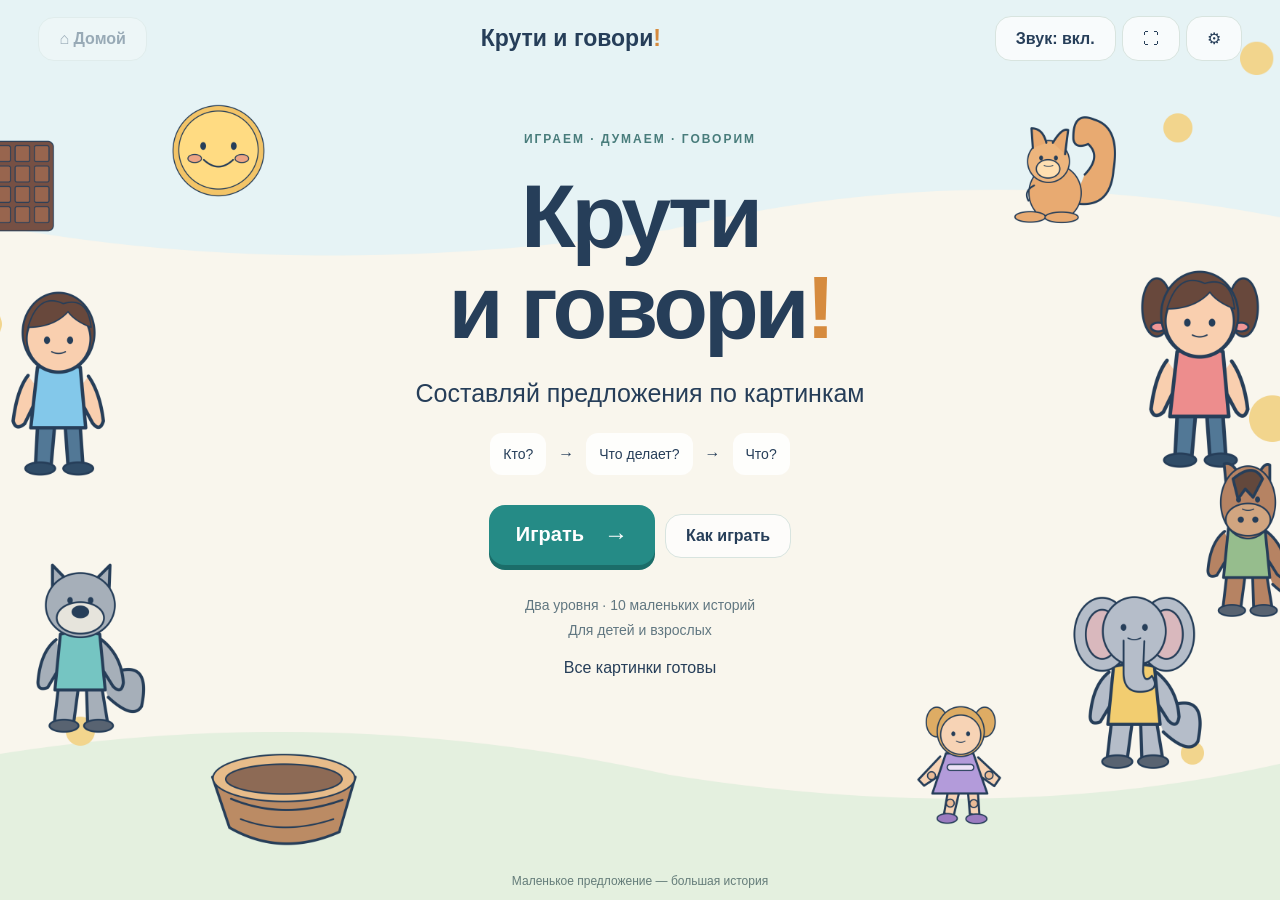
==== index.html @ 8ea82c5c "Create Kruti i govori static picture sentence game" ====
<!doctype html>
<html lang="ru"><head><meta charset="utf-8"><meta name="viewport" content="width=device-width,initial-scale=1,viewport-fit=cover"><meta name="theme-color" content="#65bdb8"><title>Крути и говори! — предложения по картинкам</title><link rel="stylesheet" href="styles.css"><script defer src="data.js"></script><script defer src="game.js"></script></head>
<body><div class="app"><header><button id="home" class="quiet">⌂ <span>Домой</span></button><div class="brand">Крути и говори<span class="brand-dot">!</span></div><nav aria-label="Настройки"><button id="sound" class="quiet" aria-pressed="true">Звук: вкл.</button><button id="fullscreen" class="quiet" hidden>⛶</button><button id="settings" class="quiet" aria-label="Настройки взрослого">⚙</button></nav></header>
<main><section id="cover" class="cover"><div class="eyebrow">ИГРАЕМ · ДУМАЕМ · ГОВОРИМ</div><h1>Крути<br>и говори<span>!</span></h1><p class="subtitle">Составляй предложения по картинкам</p><div class="cover-demo" aria-hidden="true"><span>Кто?</span><b>→</b><span>Что делает?</span><b>→</b><span>Что?</span></div><button id="play" class="primary">Играть <span>→</span></button><button id="rules" class="quiet">Как играть</button><p class="cover-note">Два уровня · 10 маленьких историй<br>Для детей и взрослых</p><p id="loading" role="status">Загружаем картинки…</p></section>
<section id="game" hidden><div class="game-top"><div><span class="eyebrow" id="level-label"></span><h2 id="round-label"></h2></div><div id="stars" class="stars" aria-label="Прогресс"></div></div><div id="introduction" class="intro"><p>Познакомимся с героями</p><div id="gallery"></div></div><div class="machine"><div id="cards" class="cards"></div><button id="lever" class="lever" aria-label="Крутить картинки"><span></span></button></div><div class="game-bottom"><p id="instruction" role="status" aria-live="polite"></p><div class="controls"><button id="spin" class="primary">Крутить! <span>↻</span></button><button id="confirm" class="primary gold" disabled>Предложение готово! <span>✓</span></button><button id="hint" class="quiet" disabled>Подсказка</button><button id="example" class="quiet" hidden>Показать пример</button></div><p id="sentence" class="sentence" hidden></p><p id="scheme" class="scheme" hidden></p></div></section>
<section id="complete" class="complete" hidden><div class="finish-stars" aria-hidden="true">★ ★ ★</div><h1 id="complete-title"></h1><p id="complete-message"></p><div id="complete-actions"></div></section></main><footer>Маленькое предложение — большая история</footer></div>
<dialog id="modal"><button id="close-modal" class="modal-close" aria-label="Закрыть">×</button><div id="modal-content"></div></dialog><div id="confetti" aria-hidden="true"></div></body></html>
---- styles.css ----
:root{font-family:ui-rounded,"Trebuchet MS",Arial,sans-serif;color:#263e59;background:#f9f6ed;font-synthesis:none;--teal:#258b86;--gold:#f3c669}*{box-sizing:border-box}body{margin:0;background:url('assets/backgrounds/game-background.png') center/cover fixed;min-height:100dvh}button{font:inherit;cursor:pointer;min-height:44px;border:0;border-radius:16px;padding:12px 20px;color:inherit;font-weight:700;touch-action:manipulation}button:focus-visible{outline:4px solid #6957ac;outline-offset:4px}button:disabled{opacity:.4;cursor:default}button:not(:disabled):active{transform:translateY(2px)}[hidden]{display:none!important}.app{min-height:100dvh;display:flex;flex-direction:column;max-width:1600px;margin:auto}header{display:flex;align-items:center;justify-content:space-between;gap:10px;padding:16px 3%}.brand{font-size:23px;font-weight:900}.brand-dot,h1 span{color:#d68b3e}nav{display:flex;gap:6px}.quiet{background:#ffffffb8;border:1px solid #d8e4df}.primary{background:var(--teal);color:white;box-shadow:0 5px 0 #1b6d69;font-size:20px;padding:16px 27px;display:inline-flex;gap:20px;align-items:center;justify-content:center}.primary span{font-size:24px}.gold{background:var(--gold);color:#443e35;box-shadow:0 5px 0 #d4a44d}main{flex:1;display:flex;flex-direction:column}.cover{text-align:center;flex:1;background:url('assets/backgrounds/cover-background.png') center/cover;padding:55px 16px 30px}.eyebrow{font-size:12px;font-weight:800;letter-spacing:2px;color:#487c7b}.cover h1{font-size:clamp(48px,7vw,100px);letter-spacing:-4px;line-height:1.02;margin:25px 0}.subtitle{font-size:clamp(18px,2vw,25px)}.cover-demo{display:flex;justify-content:center;align-items:center;gap:12px;margin:25px 0 30px}.cover-demo span{background:#ffffffd9;border-radius:12px;padding:13px;font-size:14px}.cover>.quiet{margin-left:10px}.cover-note{font-size:14px;color:#617781;line-height:1.8;margin-top:28px}footer{text-align:center;padding:12px;font-size:12px;color:#647c79}#game{padding:4px 3% 12px;flex:1;display:flex;flex-direction:column}.game-top{display:flex;justify-content:space-between;align-items:center;margin-bottom:12px}h2{font-size:23px;margin:6px 0}.stars{letter-spacing:7px;font-size:35px;color:#d2dcd8}.stars .filled{color:#ddab41}.intro{background:#fff9eebd;border:1px solid #e6dbbd;border-radius:18px;padding:10px;margin-bottom:12px}.intro>p{margin:0 0 5px;text-align:center;font-size:14px}#gallery{display:flex;justify-content:center;gap:20px}#gallery figure{margin:0;text-align:center;font-size:12px}#gallery img{height:72px;width:72px;object-fit:contain}.machine{background:#82cbc4;border-radius:27px;padding:14px 34px 14px 14px;position:relative;box-shadow:0 7px 0 #5eaba6}.cards{display:grid;grid-template-columns:repeat(3,minmax(0,1fr));gap:18px}.cards.four{grid-template-columns:repeat(4,minmax(0,1fr))}.card-slot{min-width:0;--frame:#9cc8e4}.card-slot.action{--frame:#eab27a}.card-slot.object{--frame:#a6c58f}.card-slot.mood{--frame:#bda8dc}.question{text-align:center;font-size:16px;font-weight:700;margin:0 0 9px}.order{display:inline-grid;place-items:center;border-radius:50%;background:#ffffffab;width:25px;height:25px;margin-right:6px;font-size:13px}.card-image{display:flex;flex-direction:column;background:#fffdfa;width:100%;padding:3px;border:7px solid var(--frame);border-radius:22px;overflow:hidden;box-shadow:0 3px 0 #518f8a40;height:clamp(220px,48dvh,500px)}.four .card-image{height:clamp(210px,46dvh,460px)}.card-image img{width:100%;height:100%;object-fit:contain;min-height:0;flex:1}.hero-label{height:22px;font-size:13px;padding:2px;flex-shrink:0}.card-hint{text-align:center;margin:8px 0 0;font-size:14px}.lever{position:absolute;right:2px;top:40%;width:29px;padding:0;background:transparent}.lever:before{content:'';display:block;width:8px;height:72px;background:#4c9290;transform:rotate(12deg);margin:auto;border-radius:10px}.lever span{position:absolute;top:-10px;left:3px;width:25px;height:25px;border-radius:50%;background:#e6a94b;border:3px solid #f5cd79}.game-bottom{text-align:center;padding-top:12px}#instruction{margin:8px 0 15px;font-size:22px;font-weight:700}.controls{display:flex;justify-content:center;gap:12px;flex-wrap:wrap;align-items:center}.sentence{font-size:23px;margin:17px 0 4px}.scheme{font-size:15px;margin:12px 0}.spinning img{animation:shuffle .13s ease-in-out infinite}.celebrating .machine{animation:glow .8s ease-out}@keyframes shuffle{0%{transform:translateY(-8px);opacity:.75}100%{transform:translateY(8px);opacity:1}}@keyframes glow{50%{box-shadow:0 0 30px #eac56d,0 7px 0 #5eaba6}}.complete{text-align:center;padding:60px 15px;flex:1}.complete h1{font-size:clamp(30px,5vw,64px);max-width:950px;margin:25px auto}.complete p{font-size:24px}.finish-stars{font-size:70px;color:#d9a849}.complete button{margin:10px}.complete #complete-actions{margin-top:28px}dialog{border:0;border-radius:25px;padding:35px;max-width:min(92vw,700px);max-height:90dvh;color:#263e59;background:#fffdf7;box-shadow:0 20px 80px #223e5940}dialog::backdrop{background:#183a5266}dialog h2{margin:0 30px 20px 0}dialog p{line-height:1.7}.modal-close{position:absolute;right:10px;top:10px;font-size:26px;padding:0;width:44px;background:#eaf0ec}.zoom-image{width:min(70vw,550px);height:min(65dvh,550px);object-fit:contain}.settings-row{display:flex;gap:12px;align-items:center;margin:20px 0;line-height:1.5}.settings-row input{width:23px;height:23px}.asset-review{display:grid;grid-template-columns:repeat(5,1fr);gap:5px}.asset-review img{width:100%;object-fit:contain}.asset-review figure{margin:0;text-align:center;font-size:12px}.error-list{font-size:13px;overflow-wrap:anywhere}#confetti{pointer-events:none;position:fixed;inset:0;overflow:hidden}#confetti i{position:absolute;top:-20px;width:9px;height:15px;animation:fall 2s ease-in forwards}@keyframes fall{to{transform:translateY(110dvh) rotate(300deg);opacity:0}}
@media(max-width:700px) and (orientation:portrait){header{padding:10px}.brand{font-size:16px}nav{gap:3px}.quiet{padding:10px}#home span{display:none}.cover{padding-top:55px;background-size:auto 100%}.cover h1{letter-spacing:-2px}.cover-demo{gap:5px}.cover-demo span{padding:10px}.game-top{margin-bottom:8px}h2{font-size:17px}.stars{font-size:25px;letter-spacing:2px}.cards,.cards.four{grid-template-columns:repeat(2,minmax(0,1fr));gap:10px}.cards:not(.four) .card-slot:last-child{grid-column:1 / -1;width:calc(50% - 5px);justify-self:center}.machine{padding:10px;border-radius:20px}.lever{display:none}.card-image,.four .card-image{height:clamp(145px,23dvh,240px);border-width:5px;border-radius:15px}.question{font-size:12px;margin-bottom:5px}.order{width:21px;height:21px}.question:after{content:' →';font-size:15px}.card-slot:last-child .question:after{content:''}#gallery{gap:4px}#gallery img{width:48px;height:48px}#gallery figure{font-size:10px}.intro{padding:6px}#instruction{font-size:18px;margin:5px 0 12px}.controls{gap:8px}.primary{font-size:16px;padding:12px 14px;gap:8px}.game-bottom{padding-top:10px}.sentence{font-size:18px}footer{font-size:10px;padding:8px}}
@media(max-height:600px) and (orientation:landscape){header{padding:6px 2%}.brand{font-size:18px}.intro{padding:3px}#gallery img{height:45px;width:45px}.intro>p{font-size:11px}.card-image,.four .card-image{height:43dvh;min-height:115px}.game-top{margin-bottom:5px}h2{font-size:17px}.stars{font-size:26px}.question{font-size:12px;margin-bottom:4px}.machine{padding:7px 32px 7px 7px}.cards{gap:10px}.game-bottom{padding-top:5px}#instruction{font-size:16px;margin:4px 0 8px}.primary{padding:10px 16px;font-size:16px}.cover{padding-top:12px}.cover h1{font-size:45px;margin:10px}.cover-demo{margin:10px}.cover-note{margin:15px}footer{padding:5px}}
@media(prefers-reduced-motion:reduce){*,*:before,*:after{animation:none!important;scroll-behavior:auto!important}}
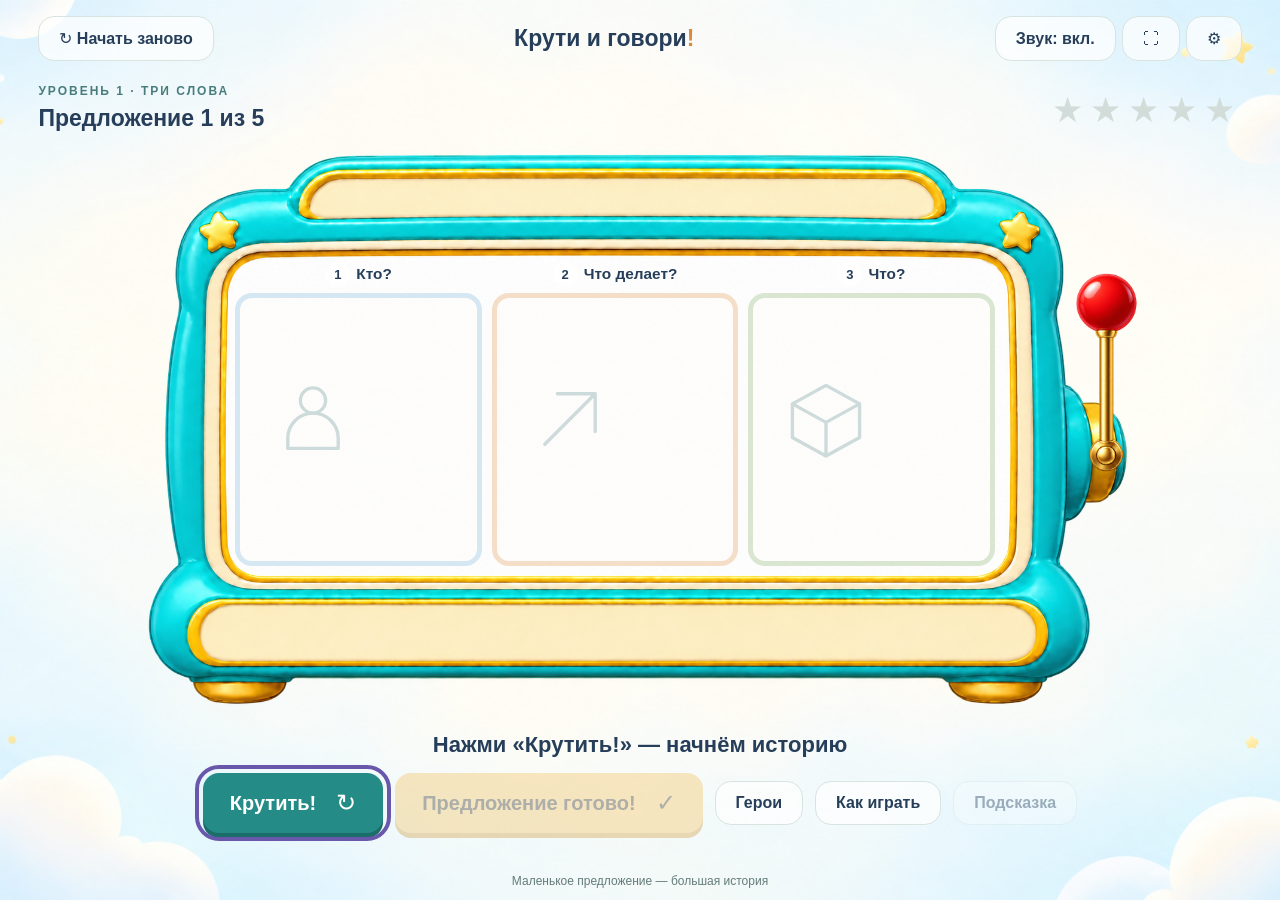
==== commit e4f63495: "Update game for instant start, supplied illustrations and animated lever" ====
--- a/index.html
+++ b/index.html
@@ -1,7 +1,6 @@
 <!doctype html>
 <html lang="ru"><head><meta charset="utf-8"><meta name="viewport" content="width=device-width,initial-scale=1,viewport-fit=cover"><meta name="theme-color" content="#65bdb8"><title>Крути и говори! — предложения по картинкам</title><link rel="stylesheet" href="styles.css"><script defer src="data.js"></script><script defer src="game.js"></script></head>
-<body><div class="app"><header><button id="home" class="quiet">⌂ <span>Домой</span></button><div class="brand">Крути и говори<span class="brand-dot">!</span></div><nav aria-label="Настройки"><button id="sound" class="quiet" aria-pressed="true">Звук: вкл.</button><button id="fullscreen" class="quiet" hidden>⛶</button><button id="settings" class="quiet" aria-label="Настройки взрослого">⚙</button></nav></header>
-<main><section id="cover" class="cover"><div class="eyebrow">ИГРАЕМ · ДУМАЕМ · ГОВОРИМ</div><h1>Крути<br>и говори<span>!</span></h1><p class="subtitle">Составляй предложения по картинкам</p><div class="cover-demo" aria-hidden="true"><span>Кто?</span><b>→</b><span>Что делает?</span><b>→</b><span>Что?</span></div><button id="play" class="primary">Играть <span>→</span></button><button id="rules" class="quiet">Как играть</button><p class="cover-note">Два уровня · 10 маленьких историй<br>Для детей и взрослых</p><p id="loading" role="status">Загружаем картинки…</p></section>
-<section id="game" hidden><div class="game-top"><div><span class="eyebrow" id="level-label"></span><h2 id="round-label"></h2></div><div id="stars" class="stars" aria-label="Прогресс"></div></div><div id="introduction" class="intro"><p>Познакомимся с героями</p><div id="gallery"></div></div><div class="machine"><div id="cards" class="cards"></div><button id="lever" class="lever" aria-label="Крутить картинки"><span></span></button></div><div class="game-bottom"><p id="instruction" role="status" aria-live="polite"></p><div class="controls"><button id="spin" class="primary">Крутить! <span>↻</span></button><button id="confirm" class="primary gold" disabled>Предложение готово! <span>✓</span></button><button id="hint" class="quiet" disabled>Подсказка</button><button id="example" class="quiet" hidden>Показать пример</button></div><p id="sentence" class="sentence" hidden></p><p id="scheme" class="scheme" hidden></p></div></section>
+<body><div class="app"><header><button id="restart" class="quiet">↻ <span>Начать заново</span></button><div class="brand">Крути и говори<span class="brand-dot">!</span></div><nav aria-label="Настройки"><button id="sound" class="quiet" aria-pressed="true">Звук: вкл.</button><button id="fullscreen" class="quiet" hidden>⛶</button><button id="settings" class="quiet" aria-label="Настройки взрослого">⚙</button></nav></header>
+<main><section id="game"><div class="game-top"><div><span class="eyebrow" id="level-label"></span><h2 id="round-label"></h2></div><div id="stars" class="stars" aria-label="Прогресс"></div></div><div class="machine"><img id="machine-frame" class="machine-frame" src="assets/interface/machine-frame.png" alt="" aria-hidden="true"><div id="cards" class="cards"></div><button id="lever" class="lever" aria-label="Потянуть рычаг и крутить"><img id="lever-image" src="assets/interface/machine-lever.png" alt=""></button></div><p id="loading" role="status">Загружаем картинки…</p><div class="game-bottom"><p id="instruction" role="status" aria-live="polite"></p><div class="controls"><button id="spin" class="primary">Крутить! <span>↻</span></button><button id="confirm" class="primary gold" disabled>Предложение готово! <span>✓</span></button><button id="heroes" class="quiet">Герои</button><button id="rules" class="quiet">Как играть</button><button id="hint" class="quiet" disabled>Подсказка</button><button id="example" class="quiet" hidden>Показать пример</button></div><p id="sentence" class="sentence" hidden></p><p id="scheme" class="scheme" hidden></p></div></section>
 <section id="complete" class="complete" hidden><div class="finish-stars" aria-hidden="true">★ ★ ★</div><h1 id="complete-title"></h1><p id="complete-message"></p><div id="complete-actions"></div></section></main><footer>Маленькое предложение — большая история</footer></div>
 <dialog id="modal"><button id="close-modal" class="modal-close" aria-label="Закрыть">×</button><div id="modal-content"></div></dialog><div id="confetti" aria-hidden="true"></div></body></html>
--- a/styles.css
+++ b/styles.css
@@ -2,3 +2,29 @@
 @media(max-width:700px) and (orientation:portrait){header{padding:10px}.brand{font-size:16px}nav{gap:3px}.quiet{padding:10px}#home span{display:none}.cover{padding-top:55px;background-size:auto 100%}.cover h1{letter-spacing:-2px}.cover-demo{gap:5px}.cover-demo span{padding:10px}.game-top{margin-bottom:8px}h2{font-size:17px}.stars{font-size:25px;letter-spacing:2px}.cards,.cards.four{grid-template-columns:repeat(2,minmax(0,1fr));gap:10px}.cards:not(.four) .card-slot:last-child{grid-column:1 / -1;width:calc(50% - 5px);justify-self:center}.machine{padding:10px;border-radius:20px}.lever{display:none}.card-image,.four .card-image{height:clamp(145px,23dvh,240px);border-width:5px;border-radius:15px}.question{font-size:12px;margin-bottom:5px}.order{width:21px;height:21px}.question:after{content:' →';font-size:15px}.card-slot:last-child .question:after{content:''}#gallery{gap:4px}#gallery img{width:48px;height:48px}#gallery figure{font-size:10px}.intro{padding:6px}#instruction{font-size:18px;margin:5px 0 12px}.controls{gap:8px}.primary{font-size:16px;padding:12px 14px;gap:8px}.game-bottom{padding-top:10px}.sentence{font-size:18px}footer{font-size:10px;padding:8px}}
 @media(max-height:600px) and (orientation:landscape){header{padding:6px 2%}.brand{font-size:18px}.intro{padding:3px}#gallery img{height:45px;width:45px}.intro>p{font-size:11px}.card-image,.four .card-image{height:43dvh;min-height:115px}.game-top{margin-bottom:5px}h2{font-size:17px}.stars{font-size:26px}.question{font-size:12px;margin-bottom:4px}.machine{padding:7px 32px 7px 7px}.cards{gap:10px}.game-bottom{padding-top:5px}#instruction{font-size:16px;margin:4px 0 8px}.primary{padding:10px 16px;font-size:16px}.cover{padding-top:12px}.cover h1{font-size:45px;margin:10px}.cover-demo{margin:10px}.cover-note{margin:15px}footer{padding:5px}}
 @media(prefers-reduced-motion:reduce){*,*:before,*:after{animation:none!important;scroll-behavior:auto!important}}
+/* The supplied frame and its HTML overlays share a single coordinate system. */
+.machine{width:min(88%,calc(177.7dvh - 600px));margin:0 auto;aspect-ratio:1672/941;padding:0;background:transparent;border-radius:0;box-shadow:none;overflow:visible}
+.machine-frame{position:absolute;inset:0;width:100%;height:100%;object-fit:contain;pointer-events:none}
+.machine .cards{position:absolute;left:9.5%;top:20%;width:76%;height:54%;gap:1.3%;align-items:stretch}
+.machine .card-slot{display:flex;flex-direction:column;min-height:0}
+.machine .question{font-size:clamp(12px,1.2vw,18px);flex-shrink:0;margin:0 0 6px}
+.machine .card-image,.machine .four .card-image{height:auto;min-height:0;flex:1;border-width:5px;padding:3px;border-radius:17px;box-shadow:none}
+.machine .card-hint{margin:3px 0 0;font-size:12px;flex-shrink:0}
+.category-icon{display:grid;place-items:center;flex:1;color:#86aaa9;font-size:clamp(50px,8vw,120px)}
+.machine .lever{display:block;position:absolute;left:84.2%;top:20%;width:25%;height:39%;min-height:44px;padding:0;background:transparent;border:0;transform:none;z-index:2}
+.machine .lever:before{display:none}
+.machine .lever img{display:block;width:100%;height:100%;object-fit:contain;transform-origin:50% 89%;pointer-events:none}
+.machine .lever:disabled{opacity:1}
+.machine .lever:focus-visible{outline-offset:-25px}
+#loading{text-align:center;color:#755326;font-size:14px;margin:8px}
+#gallery img{width:95px;height:110px}#gallery figure{max-width:110px}
+@media(max-width:700px) and (orientation:portrait){
+ .brand{font-size:14px}#restart span{display:none}header{gap:4px}#restart{padding:10px}.machine{width:100%;aspect-ratio:auto;background:#82cbc4;padding:12px 40px 12px 10px;border-radius:22px;box-shadow:0 5px 0 #5eaba6}
+ .machine-frame{display:none}.machine .cards{position:static;width:100%;height:auto;gap:10px}.machine .card-image,.machine .four .card-image{height:clamp(145px,23dvh,230px);flex:auto}.machine .question{font-size:12px}.machine .lever{left:auto;right:-8px;top:30%;width:95px;height:150px}.machine .lever:focus-visible{outline-offset:-18px}#gallery{flex-wrap:wrap;gap:10px}#gallery img{width:75px;height:100px}
+}
+@media(max-height:600px) and (orientation:landscape){
+ .machine{width:min(88%,calc(177.7dvh - 385px))}.game-top{margin-bottom:3px}.machine .question{font-size:10px;margin-bottom:2px}.machine .order{width:17px;height:17px;font-size:10px}.machine .card-image,.machine .four .card-image{border-width:3px;border-radius:10px}.hero-label{font-size:10px;height:17px}.game-bottom .controls{gap:6px}.game-bottom .quiet{font-size:12px;padding:8px 10px}.game-bottom .primary{font-size:13px;padding:8px 12px}.game-bottom #instruction{font-size:14px;margin:3px 0 6px}
+}
+
+.category-icon svg{width:60%;height:60%;max-width:140px;max-height:140px;stroke:currentColor;stroke-width:4;fill:none;stroke-linecap:round;stroke-linejoin:round}
+@media(max-width:700px) and (orientation:portrait){.machine .lever{right:0;top:36%;width:65px;height:65px}.machine .lever img{object-fit:fill}}
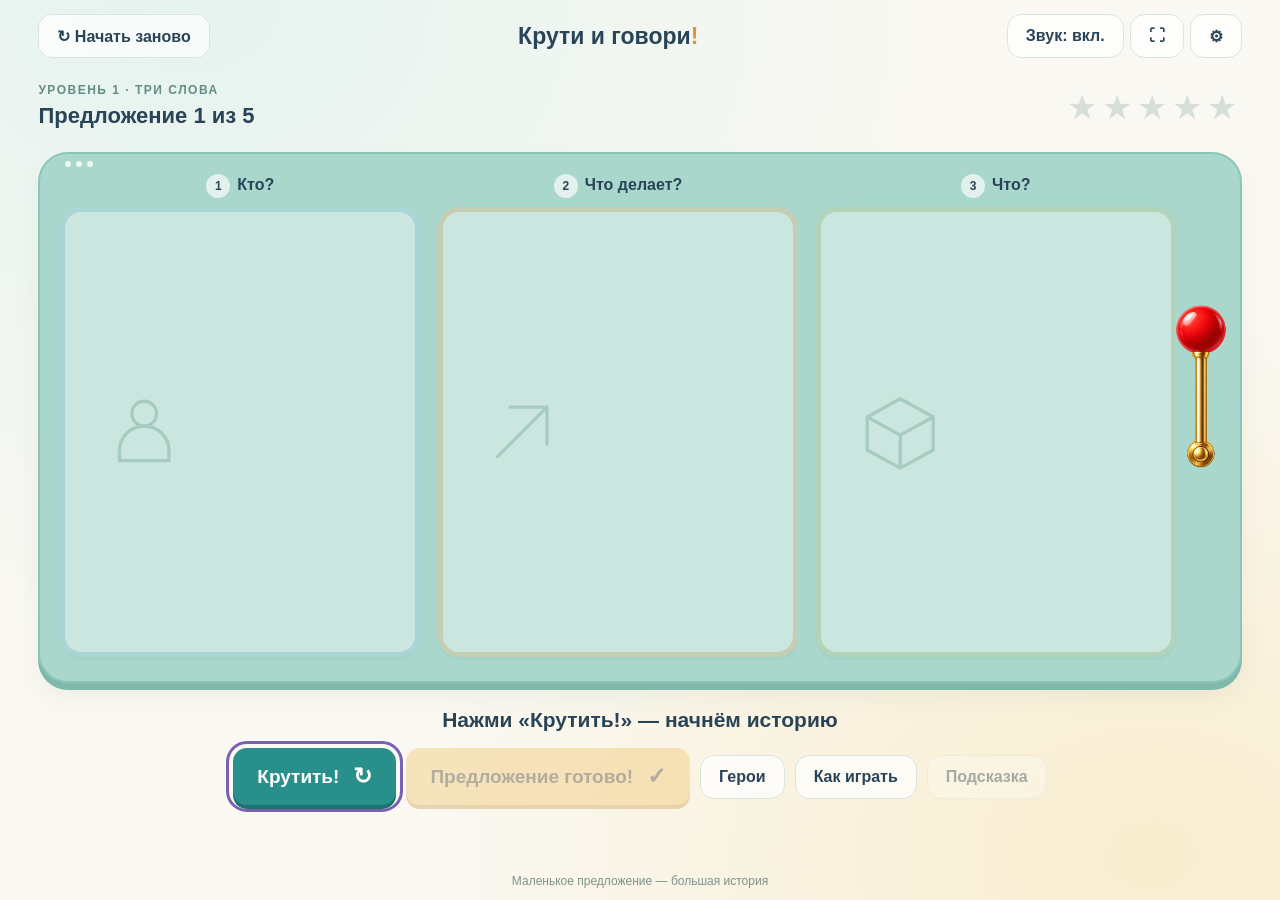
==== commit eb4dc5a3: "Redesign machine, label actions and add five character qualities" ====
--- a/index.html
+++ b/index.html
@@ -1,6 +1,6 @@
 <!doctype html>
 <html lang="ru"><head><meta charset="utf-8"><meta name="viewport" content="width=device-width,initial-scale=1,viewport-fit=cover"><meta name="theme-color" content="#65bdb8"><title>Крути и говори! — предложения по картинкам</title><link rel="stylesheet" href="styles.css"><script defer src="data.js"></script><script defer src="game.js"></script></head>
 <body><div class="app"><header><button id="restart" class="quiet">↻ <span>Начать заново</span></button><div class="brand">Крути и говори<span class="brand-dot">!</span></div><nav aria-label="Настройки"><button id="sound" class="quiet" aria-pressed="true">Звук: вкл.</button><button id="fullscreen" class="quiet" hidden>⛶</button><button id="settings" class="quiet" aria-label="Настройки взрослого">⚙</button></nav></header>
-<main><section id="game"><div class="game-top"><div><span class="eyebrow" id="level-label"></span><h2 id="round-label"></h2></div><div id="stars" class="stars" aria-label="Прогресс"></div></div><div class="machine"><img id="machine-frame" class="machine-frame" src="assets/interface/machine-frame.png" alt="" aria-hidden="true"><div id="cards" class="cards"></div><button id="lever" class="lever" aria-label="Потянуть рычаг и крутить"><img id="lever-image" src="assets/interface/machine-lever.png" alt=""></button></div><p id="loading" role="status">Загружаем картинки…</p><div class="game-bottom"><p id="instruction" role="status" aria-live="polite"></p><div class="controls"><button id="spin" class="primary">Крутить! <span>↻</span></button><button id="confirm" class="primary gold" disabled>Предложение готово! <span>✓</span></button><button id="heroes" class="quiet">Герои</button><button id="rules" class="quiet">Как играть</button><button id="hint" class="quiet" disabled>Подсказка</button><button id="example" class="quiet" hidden>Показать пример</button></div><p id="sentence" class="sentence" hidden></p><p id="scheme" class="scheme" hidden></p></div></section>
+<main><section id="game"><div class="game-top"><div><span class="eyebrow" id="level-label"></span><h2 id="round-label"></h2></div><div id="stars" class="stars" aria-label="Прогресс"></div></div><div class="machine"><div class="machine-trim" aria-hidden="true"><span></span><span></span><span></span></div><div id="cards" class="cards"></div><button id="lever" class="lever" aria-label="Потянуть рычаг и крутить"><img id="lever-image" src="assets/interface/machine-lever.png" alt=""></button></div><p id="loading" role="status">Загружаем картинки…</p><div class="game-bottom"><p id="instruction" role="status" aria-live="polite"></p><div class="controls"><button id="spin" class="primary">Крутить! <span>↻</span></button><button id="confirm" class="primary gold" disabled>Предложение готово! <span>✓</span></button><button id="heroes" class="quiet">Герои</button><button id="rules" class="quiet">Как играть</button><button id="hint" class="quiet" disabled>Подсказка</button><button id="example" class="quiet" hidden>Показать пример</button></div><p id="sentence" class="sentence" hidden></p><p id="scheme" class="scheme" hidden></p></div></section>
 <section id="complete" class="complete" hidden><div class="finish-stars" aria-hidden="true">★ ★ ★</div><h1 id="complete-title"></h1><p id="complete-message"></p><div id="complete-actions"></div></section></main><footer>Маленькое предложение — большая история</footer></div>
 <dialog id="modal"><button id="close-modal" class="modal-close" aria-label="Закрыть">×</button><div id="modal-content"></div></dialog><div id="confetti" aria-hidden="true"></div></body></html>
--- a/styles.css
+++ b/styles.css
@@ -1,30 +1,4 @@
-:root{font-family:ui-rounded,"Trebuchet MS",Arial,sans-serif;color:#263e59;background:#f9f6ed;font-synthesis:none;--teal:#258b86;--gold:#f3c669}*{box-sizing:border-box}body{margin:0;background:url('assets/backgrounds/game-background.png') center/cover fixed;min-height:100dvh}button{font:inherit;cursor:pointer;min-height:44px;border:0;border-radius:16px;padding:12px 20px;color:inherit;font-weight:700;touch-action:manipulation}button:focus-visible{outline:4px solid #6957ac;outline-offset:4px}button:disabled{opacity:.4;cursor:default}button:not(:disabled):active{transform:translateY(2px)}[hidden]{display:none!important}.app{min-height:100dvh;display:flex;flex-direction:column;max-width:1600px;margin:auto}header{display:flex;align-items:center;justify-content:space-between;gap:10px;padding:16px 3%}.brand{font-size:23px;font-weight:900}.brand-dot,h1 span{color:#d68b3e}nav{display:flex;gap:6px}.quiet{background:#ffffffb8;border:1px solid #d8e4df}.primary{background:var(--teal);color:white;box-shadow:0 5px 0 #1b6d69;font-size:20px;padding:16px 27px;display:inline-flex;gap:20px;align-items:center;justify-content:center}.primary span{font-size:24px}.gold{background:var(--gold);color:#443e35;box-shadow:0 5px 0 #d4a44d}main{flex:1;display:flex;flex-direction:column}.cover{text-align:center;flex:1;background:url('assets/backgrounds/cover-background.png') center/cover;padding:55px 16px 30px}.eyebrow{font-size:12px;font-weight:800;letter-spacing:2px;color:#487c7b}.cover h1{font-size:clamp(48px,7vw,100px);letter-spacing:-4px;line-height:1.02;margin:25px 0}.subtitle{font-size:clamp(18px,2vw,25px)}.cover-demo{display:flex;justify-content:center;align-items:center;gap:12px;margin:25px 0 30px}.cover-demo span{background:#ffffffd9;border-radius:12px;padding:13px;font-size:14px}.cover>.quiet{margin-left:10px}.cover-note{font-size:14px;color:#617781;line-height:1.8;margin-top:28px}footer{text-align:center;padding:12px;font-size:12px;color:#647c79}#game{padding:4px 3% 12px;flex:1;display:flex;flex-direction:column}.game-top{display:flex;justify-content:space-between;align-items:center;margin-bottom:12px}h2{font-size:23px;margin:6px 0}.stars{letter-spacing:7px;font-size:35px;color:#d2dcd8}.stars .filled{color:#ddab41}.intro{background:#fff9eebd;border:1px solid #e6dbbd;border-radius:18px;padding:10px;margin-bottom:12px}.intro>p{margin:0 0 5px;text-align:center;font-size:14px}#gallery{display:flex;justify-content:center;gap:20px}#gallery figure{margin:0;text-align:center;font-size:12px}#gallery img{height:72px;width:72px;object-fit:contain}.machine{background:#82cbc4;border-radius:27px;padding:14px 34px 14px 14px;position:relative;box-shadow:0 7px 0 #5eaba6}.cards{display:grid;grid-template-columns:repeat(3,minmax(0,1fr));gap:18px}.cards.four{grid-template-columns:repeat(4,minmax(0,1fr))}.card-slot{min-width:0;--frame:#9cc8e4}.card-slot.action{--frame:#eab27a}.card-slot.object{--frame:#a6c58f}.card-slot.mood{--frame:#bda8dc}.question{text-align:center;font-size:16px;font-weight:700;margin:0 0 9px}.order{display:inline-grid;place-items:center;border-radius:50%;background:#ffffffab;width:25px;height:25px;margin-right:6px;font-size:13px}.card-image{display:flex;flex-direction:column;background:#fffdfa;width:100%;padding:3px;border:7px solid var(--frame);border-radius:22px;overflow:hidden;box-shadow:0 3px 0 #518f8a40;height:clamp(220px,48dvh,500px)}.four .card-image{height:clamp(210px,46dvh,460px)}.card-image img{width:100%;height:100%;object-fit:contain;min-height:0;flex:1}.hero-label{height:22px;font-size:13px;padding:2px;flex-shrink:0}.card-hint{text-align:center;margin:8px 0 0;font-size:14px}.lever{position:absolute;right:2px;top:40%;width:29px;padding:0;background:transparent}.lever:before{content:'';display:block;width:8px;height:72px;background:#4c9290;transform:rotate(12deg);margin:auto;border-radius:10px}.lever span{position:absolute;top:-10px;left:3px;width:25px;height:25px;border-radius:50%;background:#e6a94b;border:3px solid #f5cd79}.game-bottom{text-align:center;padding-top:12px}#instruction{margin:8px 0 15px;font-size:22px;font-weight:700}.controls{display:flex;justify-content:center;gap:12px;flex-wrap:wrap;align-items:center}.sentence{font-size:23px;margin:17px 0 4px}.scheme{font-size:15px;margin:12px 0}.spinning img{animation:shuffle .13s ease-in-out infinite}.celebrating .machine{animation:glow .8s ease-out}@keyframes shuffle{0%{transform:translateY(-8px);opacity:.75}100%{transform:translateY(8px);opacity:1}}@keyframes glow{50%{box-shadow:0 0 30px #eac56d,0 7px 0 #5eaba6}}.complete{text-align:center;padding:60px 15px;flex:1}.complete h1{font-size:clamp(30px,5vw,64px);max-width:950px;margin:25px auto}.complete p{font-size:24px}.finish-stars{font-size:70px;color:#d9a849}.complete button{margin:10px}.complete #complete-actions{margin-top:28px}dialog{border:0;border-radius:25px;padding:35px;max-width:min(92vw,700px);max-height:90dvh;color:#263e59;background:#fffdf7;box-shadow:0 20px 80px #223e5940}dialog::backdrop{background:#183a5266}dialog h2{margin:0 30px 20px 0}dialog p{line-height:1.7}.modal-close{position:absolute;right:10px;top:10px;font-size:26px;padding:0;width:44px;background:#eaf0ec}.zoom-image{width:min(70vw,550px);height:min(65dvh,550px);object-fit:contain}.settings-row{display:flex;gap:12px;align-items:center;margin:20px 0;line-height:1.5}.settings-row input{width:23px;height:23px}.asset-review{display:grid;grid-template-columns:repeat(5,1fr);gap:5px}.asset-review img{width:100%;object-fit:contain}.asset-review figure{margin:0;text-align:center;font-size:12px}.error-list{font-size:13px;overflow-wrap:anywhere}#confetti{pointer-events:none;position:fixed;inset:0;overflow:hidden}#confetti i{position:absolute;top:-20px;width:9px;height:15px;animation:fall 2s ease-in forwards}@keyframes fall{to{transform:translateY(110dvh) rotate(300deg);opacity:0}}
-@media(max-width:700px) and (orientation:portrait){header{padding:10px}.brand{font-size:16px}nav{gap:3px}.quiet{padding:10px}#home span{display:none}.cover{padding-top:55px;background-size:auto 100%}.cover h1{letter-spacing:-2px}.cover-demo{gap:5px}.cover-demo span{padding:10px}.game-top{margin-bottom:8px}h2{font-size:17px}.stars{font-size:25px;letter-spacing:2px}.cards,.cards.four{grid-template-columns:repeat(2,minmax(0,1fr));gap:10px}.cards:not(.four) .card-slot:last-child{grid-column:1 / -1;width:calc(50% - 5px);justify-self:center}.machine{padding:10px;border-radius:20px}.lever{display:none}.card-image,.four .card-image{height:clamp(145px,23dvh,240px);border-width:5px;border-radius:15px}.question{font-size:12px;margin-bottom:5px}.order{width:21px;height:21px}.question:after{content:' →';font-size:15px}.card-slot:last-child .question:after{content:''}#gallery{gap:4px}#gallery img{width:48px;height:48px}#gallery figure{font-size:10px}.intro{padding:6px}#instruction{font-size:18px;margin:5px 0 12px}.controls{gap:8px}.primary{font-size:16px;padding:12px 14px;gap:8px}.game-bottom{padding-top:10px}.sentence{font-size:18px}footer{font-size:10px;padding:8px}}
-@media(max-height:600px) and (orientation:landscape){header{padding:6px 2%}.brand{font-size:18px}.intro{padding:3px}#gallery img{height:45px;width:45px}.intro>p{font-size:11px}.card-image,.four .card-image{height:43dvh;min-height:115px}.game-top{margin-bottom:5px}h2{font-size:17px}.stars{font-size:26px}.question{font-size:12px;margin-bottom:4px}.machine{padding:7px 32px 7px 7px}.cards{gap:10px}.game-bottom{padding-top:5px}#instruction{font-size:16px;margin:4px 0 8px}.primary{padding:10px 16px;font-size:16px}.cover{padding-top:12px}.cover h1{font-size:45px;margin:10px}.cover-demo{margin:10px}.cover-note{margin:15px}footer{padding:5px}}
+:root{font-family:"Trebuchet MS",Arial,sans-serif;color:#294457;background:#faf8f2;--teal:#288f8b;--gold:#f0c56c}*{box-sizing:border-box}body{margin:0;min-height:100dvh;background:radial-gradient(ellipse at 15% 0%,#e5f3ef,transparent 50%),radial-gradient(ellipse at 90% 95%,#f9edce,transparent 45%),#faf8f2}button{font:inherit;font-weight:700;color:inherit;cursor:pointer;min-height:44px;border:0;border-radius:14px;padding:11px 18px;touch-action:manipulation}button:focus-visible{outline:3px solid #7961b2;outline-offset:4px}button:disabled{opacity:.4;cursor:default}button:not(:disabled):active{transform:translateY(1px)}[hidden]{display:none!important}.app{max-width:1600px;margin:auto;min-height:100dvh;display:flex;flex-direction:column}header{display:flex;justify-content:space-between;align-items:center;gap:10px;padding:14px 3%}.brand{font-size:23px;font-weight:900}.brand-dot{color:#d39737}nav{display:flex;gap:6px}.quiet{background:#ffffffb8;border:1px solid #dbe5df}.primary{display:inline-flex;align-items:center;justify-content:center;gap:14px;font-size:19px;padding:15px 24px;background:var(--teal);color:white;box-shadow:0 4px 0 #1f716f}.primary span{font-size:23px}.gold{background:var(--gold);color:#4b4028;box-shadow:0 4px 0 #cfa34e}main{flex:1}#game{padding:8px 3% 18px}.game-top{display:flex;justify-content:space-between;align-items:center;margin-bottom:18px}.eyebrow{font-size:12px;letter-spacing:1.5px;font-weight:800;color:#628d86}h2{font-size:22px;margin:5px 0}.stars{font-size:34px;letter-spacing:5px;color:#d5ded7}.filled{color:#d8a847}.machine{position:relative;padding:20px 64px 24px 20px;background:#a9d7cc;border:2px solid #8cc5b8;border-radius:30px;box-shadow:0 7px 0 #80b9ac,0 15px 25px #325c4810}.machine-trim{height:9px;display:flex;gap:5px;position:absolute;top:7px;left:25px}.machine-trim span{width:6px;height:6px;border-radius:50%;background:#eff8ef}.cards{display:grid;grid-template-columns:repeat(3,minmax(0,1fr));gap:18px}.cards.four{grid-template-columns:repeat(4,minmax(0,1fr))}.card-slot{min-width:0;--frame:#aed2e8}.card-slot.action{--frame:#efc293}.card-slot.object{--frame:#bdd2a0}.card-slot.mood{--frame:#c9b6de}.question{text-align:center;font-size:16px;font-weight:700;margin:0 0 9px}.order{display:inline-grid;place-items:center;width:24px;height:24px;border-radius:50%;background:#ffffffa8;font-size:12px;margin-right:7px}.card-image{background:#fffefa;border:5px solid var(--frame);border-radius:21px;padding:4px;display:flex;flex-direction:column;width:100%;height:clamp(190px,50dvh,490px);overflow:hidden;box-shadow:0 3px 0 #669e8830}.card-image img{flex:1;min-height:0;width:100%;height:100%;object-fit:contain}.hero-label{display:block;font-size:clamp(15px,1.4vw,21px);height:32px;padding:5px 0;flex-shrink:0;line-height:22px}.hero-label:empty{display:none}.category-icon{flex:1;display:grid;place-items:center;color:#a2bdb3}.category-icon svg{width:55%;height:55%;max-width:150px;stroke:currentColor;stroke-width:4;fill:none;stroke-linecap:round;stroke-linejoin:round}.card-hint{text-align:center;margin:8px 0 0;font-size:14px}.lever{position:absolute;right:-1px;top:27%;width:80px;height:180px;background:transparent;padding:0;z-index:2;transform:none!important}.lever:disabled{opacity:1}.lever img{position:absolute;top:0;left:-50px;width:180px;height:180px;object-fit:contain;transform-origin:50% 89%;pointer-events:none}.lever:after{content:'';position:absolute;width:22px;height:22px;border-radius:50%;background:#b18b49;bottom:9px;left:29px;z-index:-1}.game-bottom{text-align:center;padding-top:15px}#instruction{font-size:21px;font-weight:700;margin:10px 0 16px}.controls{display:flex;flex-wrap:wrap;justify-content:center;align-items:center;gap:10px}.sentence{font-size:23px;margin:17px 0 5px}.scheme{font-size:15px;margin:10px}#loading{text-align:center;font-size:14px;color:#846335}.spinning img{animation:shuffle .13s ease-in-out infinite}.celebrating .machine{animation:glow .8s ease-out}@keyframes shuffle{from{transform:translateY(-6px);opacity:.8}to{transform:translateY(6px);opacity:1}}@keyframes glow{50%{box-shadow:0 0 25px #efd187,0 7px 0 #80b9ac}}footer{text-align:center;padding:12px;color:#7e9288;font-size:12px}.complete{text-align:center;padding:50px 16px}.complete h1{font-size:clamp(30px,5vw,62px);max-width:950px;margin:25px auto}.complete p{font-size:24px}.finish-stars{font-size:65px;color:#d8a847}.complete button{margin:10px}dialog{border:0;border-radius:24px;padding:32px;max-width:min(92vw,720px);max-height:90dvh;color:#294457;background:#fffdf7;box-shadow:0 20px 70px #29445730}dialog::backdrop{background:#29445766}dialog h2{margin:0 35px 18px 0}dialog p{line-height:1.6}.modal-close{position:absolute;right:10px;top:10px;width:44px;padding:0;font-size:25px;background:#eef4ee}.zoom-image{width:min(70vw,550px);height:min(65dvh,550px);object-fit:contain}.settings-row{display:flex;align-items:center;gap:12px;margin:18px 0}.settings-row input{width:24px;height:24px}.asset-review{display:grid;grid-template-columns:repeat(5,1fr);gap:8px}.asset-review figure{margin:0;font-size:12px;text-align:center}.asset-review img{width:100%;object-fit:contain}.error-list{overflow-wrap:anywhere;font-size:13px}#gallery{display:flex;flex-wrap:wrap;justify-content:center;gap:12px}#gallery figure{margin:0;text-align:center;font-size:12px}#gallery img{width:95px;height:120px;object-fit:contain}#confetti{position:fixed;inset:0;pointer-events:none;overflow:hidden}#confetti i{position:absolute;top:-20px;width:9px;height:15px;animation:fall 2s ease-in forwards}@keyframes fall{to{transform:translateY(110dvh) rotate(300deg);opacity:0}}
+@media(max-width:700px) and (orientation:portrait){header{padding:10px;gap:5px}.brand{font-size:14px}nav{gap:3px}.quiet{padding:10px}#restart span{display:none}#game{padding:6px 3% 15px}.game-top{margin-bottom:10px}h2{font-size:17px}.stars{font-size:24px;letter-spacing:2px}.machine{padding:16px 30px 15px 9px;border-radius:22px}.cards,.cards.four{grid-template-columns:repeat(2,minmax(0,1fr));gap:10px}.cards:not(.four) .card-slot:last-child{grid-column:1/-1;width:calc(50% - 5px);justify-self:center}.question{font-size:12px;margin-bottom:5px}.order{width:20px;height:20px;margin-right:4px}.question:after{content:' →'}.card-slot:last-child .question:after{content:''}.card-image{height:clamp(150px,23dvh,230px);border-width:4px;border-radius:16px}.hero-label{font-size:14px;height:27px;padding:3px 0}.lever{right:-2px;top:36%;width:44px;height:65px}.lever img{width:65px;height:65px;left:-10px}.lever:after{width:10px;height:10px;left:17px;bottom:3px}.game-bottom{padding-top:8px}#instruction{font-size:17px;margin:8px 0 12px}.controls{gap:7px}.primary{font-size:15px;padding:12px 14px;gap:8px}.primary span{font-size:19px}.sentence{font-size:18px}footer{font-size:10px;padding:8px}}
+@media(max-height:600px) and (orientation:landscape){header{padding:5px 2%}.brand{font-size:17px}.game-top{margin-bottom:6px}h2{font-size:16px}.stars{font-size:24px}.machine{padding:14px 55px 14px 10px;border-radius:20px}.cards{gap:10px}.question{font-size:12px;margin-bottom:4px}.order{width:18px;height:18px}.card-image{height:42dvh;border-width:4px;border-radius:14px}.hero-label{font-size:13px;height:26px;padding:2px}.lever{width:55px;height:100px;top:30%;right:0}.lever img{width:100px;height:100px;left:-23px}.lever:after{width:15px;height:15px;left:19px;bottom:3px}.game-bottom{padding-top:4px}#instruction{font-size:15px;margin:5px 0 8px}.primary{font-size:14px;padding:10px 13px}.quiet{font-size:12px;padding:8px 11px}.controls{gap:6px}footer{padding:5px;font-size:10px}}
 @media(prefers-reduced-motion:reduce){*,*:before,*:after{animation:none!important;scroll-behavior:auto!important}}
-/* The supplied frame and its HTML overlays share a single coordinate system. */
-.machine{width:min(88%,calc(177.7dvh - 600px));margin:0 auto;aspect-ratio:1672/941;padding:0;background:transparent;border-radius:0;box-shadow:none;overflow:visible}
-.machine-frame{position:absolute;inset:0;width:100%;height:100%;object-fit:contain;pointer-events:none}
-.machine .cards{position:absolute;left:9.5%;top:20%;width:76%;height:54%;gap:1.3%;align-items:stretch}
-.machine .card-slot{display:flex;flex-direction:column;min-height:0}
-.machine .question{font-size:clamp(12px,1.2vw,18px);flex-shrink:0;margin:0 0 6px}
-.machine .card-image,.machine .four .card-image{height:auto;min-height:0;flex:1;border-width:5px;padding:3px;border-radius:17px;box-shadow:none}
-.machine .card-hint{margin:3px 0 0;font-size:12px;flex-shrink:0}
-.category-icon{display:grid;place-items:center;flex:1;color:#86aaa9;font-size:clamp(50px,8vw,120px)}
-.machine .lever{display:block;position:absolute;left:84.2%;top:20%;width:25%;height:39%;min-height:44px;padding:0;background:transparent;border:0;transform:none;z-index:2}
-.machine .lever:before{display:none}
-.machine .lever img{display:block;width:100%;height:100%;object-fit:contain;transform-origin:50% 89%;pointer-events:none}
-.machine .lever:disabled{opacity:1}
-.machine .lever:focus-visible{outline-offset:-25px}
-#loading{text-align:center;color:#755326;font-size:14px;margin:8px}
-#gallery img{width:95px;height:110px}#gallery figure{max-width:110px}
-@media(max-width:700px) and (orientation:portrait){
- .brand{font-size:14px}#restart span{display:none}header{gap:4px}#restart{padding:10px}.machine{width:100%;aspect-ratio:auto;background:#82cbc4;padding:12px 40px 12px 10px;border-radius:22px;box-shadow:0 5px 0 #5eaba6}
- .machine-frame{display:none}.machine .cards{position:static;width:100%;height:auto;gap:10px}.machine .card-image,.machine .four .card-image{height:clamp(145px,23dvh,230px);flex:auto}.machine .question{font-size:12px}.machine .lever{left:auto;right:-8px;top:30%;width:95px;height:150px}.machine .lever:focus-visible{outline-offset:-18px}#gallery{flex-wrap:wrap;gap:10px}#gallery img{width:75px;height:100px}
-}
-@media(max-height:600px) and (orientation:landscape){
- .machine{width:min(88%,calc(177.7dvh - 385px))}.game-top{margin-bottom:3px}.machine .question{font-size:10px;margin-bottom:2px}.machine .order{width:17px;height:17px;font-size:10px}.machine .card-image,.machine .four .card-image{border-width:3px;border-radius:10px}.hero-label{font-size:10px;height:17px}.game-bottom .controls{gap:6px}.game-bottom .quiet{font-size:12px;padding:8px 10px}.game-bottom .primary{font-size:13px;padding:8px 12px}.game-bottom #instruction{font-size:14px;margin:3px 0 6px}
-}
-
-.category-icon svg{width:60%;height:60%;max-width:140px;max-height:140px;stroke:currentColor;stroke-width:4;fill:none;stroke-linecap:round;stroke-linejoin:round}
-@media(max-width:700px) and (orientation:portrait){.machine .lever{right:0;top:36%;width:65px;height:65px}.machine .lever img{object-fit:fill}}
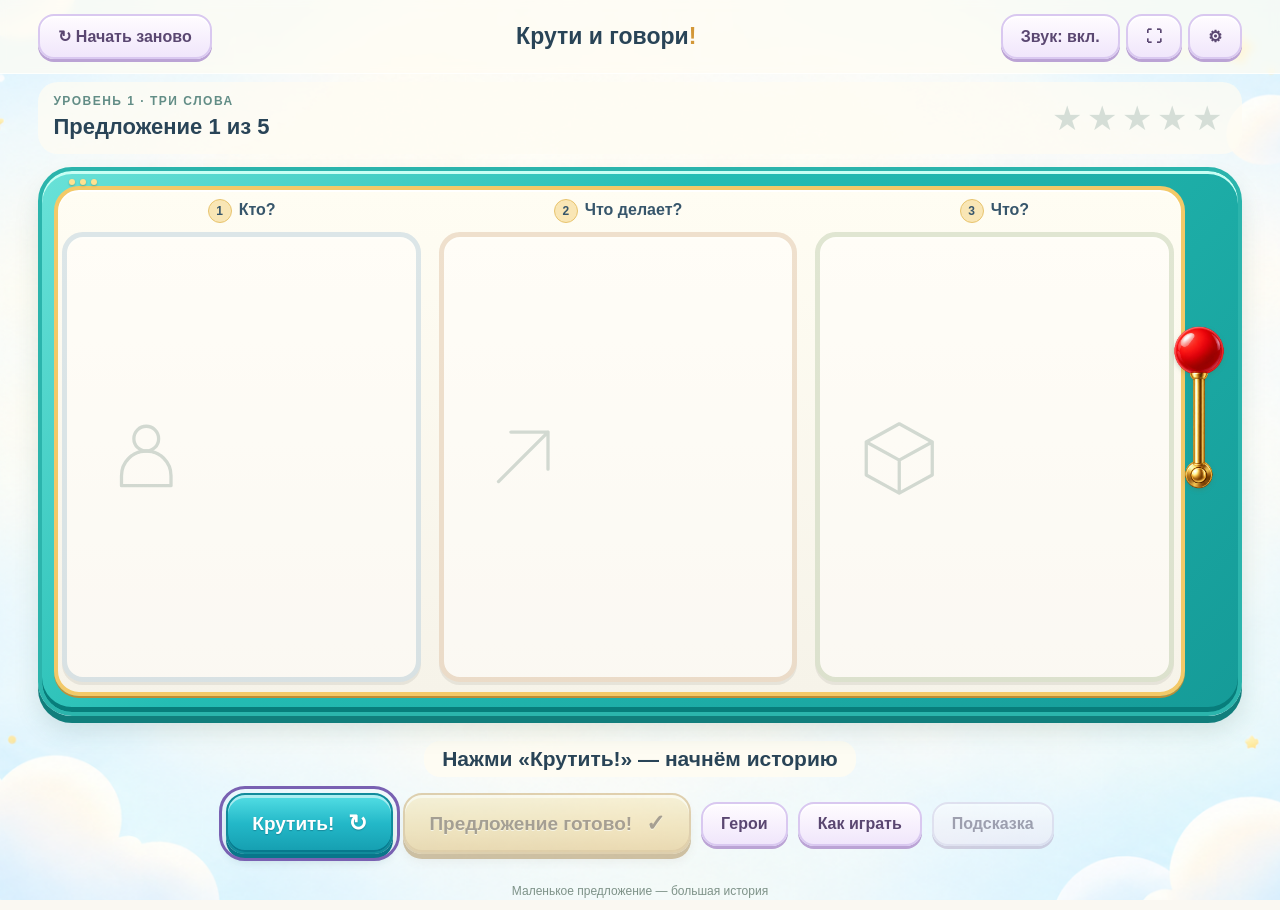
==== commit 4305e15f: "Restore fantasy background, polish toy machine and buttons, dress horse" ====
--- a/index.html
+++ b/index.html
@@ -1,5 +1,5 @@
 <!doctype html>
-<html lang="ru"><head><meta charset="utf-8"><meta name="viewport" content="width=device-width,initial-scale=1,viewport-fit=cover"><meta name="theme-color" content="#65bdb8"><title>Крути и говори! — предложения по картинкам</title><link rel="stylesheet" href="styles.css"><script defer src="data.js"></script><script defer src="game.js"></script></head>
+<html lang="ru"><head><meta charset="utf-8"><meta name="viewport" content="width=device-width,initial-scale=1,viewport-fit=cover"><meta name="theme-color" content="#65bdb8"><title>Крути и говори! — предложения по картинкам</title><link rel="stylesheet" href="styles.css?v=toy-dress-20261011"><script defer src="data.js?v=toy-dress-20261011"></script><script defer src="game.js?v=toy-dress-20261011"></script></head>
 <body><div class="app"><header><button id="restart" class="quiet">↻ <span>Начать заново</span></button><div class="brand">Крути и говори<span class="brand-dot">!</span></div><nav aria-label="Настройки"><button id="sound" class="quiet" aria-pressed="true">Звук: вкл.</button><button id="fullscreen" class="quiet" hidden>⛶</button><button id="settings" class="quiet" aria-label="Настройки взрослого">⚙</button></nav></header>
 <main><section id="game"><div class="game-top"><div><span class="eyebrow" id="level-label"></span><h2 id="round-label"></h2></div><div id="stars" class="stars" aria-label="Прогресс"></div></div><div class="machine"><div class="machine-trim" aria-hidden="true"><span></span><span></span><span></span></div><div id="cards" class="cards"></div><button id="lever" class="lever" aria-label="Потянуть рычаг и крутить"><img id="lever-image" src="assets/interface/machine-lever.png" alt=""></button></div><p id="loading" role="status">Загружаем картинки…</p><div class="game-bottom"><p id="instruction" role="status" aria-live="polite"></p><div class="controls"><button id="spin" class="primary">Крутить! <span>↻</span></button><button id="confirm" class="primary gold" disabled>Предложение готово! <span>✓</span></button><button id="heroes" class="quiet">Герои</button><button id="rules" class="quiet">Как играть</button><button id="hint" class="quiet" disabled>Подсказка</button><button id="example" class="quiet" hidden>Показать пример</button></div><p id="sentence" class="sentence" hidden></p><p id="scheme" class="scheme" hidden></p></div></section>
 <section id="complete" class="complete" hidden><div class="finish-stars" aria-hidden="true">★ ★ ★</div><h1 id="complete-title"></h1><p id="complete-message"></p><div id="complete-actions"></div></section></main><footer>Маленькое предложение — большая история</footer></div>
--- a/styles.css
+++ b/styles.css
@@ -2,3 +2,22 @@
 @media(max-width:700px) and (orientation:portrait){header{padding:10px;gap:5px}.brand{font-size:14px}nav{gap:3px}.quiet{padding:10px}#restart span{display:none}#game{padding:6px 3% 15px}.game-top{margin-bottom:10px}h2{font-size:17px}.stars{font-size:24px;letter-spacing:2px}.machine{padding:16px 30px 15px 9px;border-radius:22px}.cards,.cards.four{grid-template-columns:repeat(2,minmax(0,1fr));gap:10px}.cards:not(.four) .card-slot:last-child{grid-column:1/-1;width:calc(50% - 5px);justify-self:center}.question{font-size:12px;margin-bottom:5px}.order{width:20px;height:20px;margin-right:4px}.question:after{content:' →'}.card-slot:last-child .question:after{content:''}.card-image{height:clamp(150px,23dvh,230px);border-width:4px;border-radius:16px}.hero-label{font-size:14px;height:27px;padding:3px 0}.lever{right:-2px;top:36%;width:44px;height:65px}.lever img{width:65px;height:65px;left:-10px}.lever:after{width:10px;height:10px;left:17px;bottom:3px}.game-bottom{padding-top:8px}#instruction{font-size:17px;margin:8px 0 12px}.controls{gap:7px}.primary{font-size:15px;padding:12px 14px;gap:8px}.primary span{font-size:19px}.sentence{font-size:18px}footer{font-size:10px;padding:8px}}
 @media(max-height:600px) and (orientation:landscape){header{padding:5px 2%}.brand{font-size:17px}.game-top{margin-bottom:6px}h2{font-size:16px}.stars{font-size:24px}.machine{padding:14px 55px 14px 10px;border-radius:20px}.cards{gap:10px}.question{font-size:12px;margin-bottom:4px}.order{width:18px;height:18px}.card-image{height:42dvh;border-width:4px;border-radius:14px}.hero-label{font-size:13px;height:26px;padding:2px}.lever{width:55px;height:100px;top:30%;right:0}.lever img{width:100px;height:100px;left:-23px}.lever:after{width:15px;height:15px;left:19px;bottom:3px}.game-bottom{padding-top:4px}#instruction{font-size:15px;margin:5px 0 8px}.primary{font-size:14px;padding:10px 13px}.quiet{font-size:12px;padding:8px 11px}.controls{gap:6px}footer{padding:5px;font-size:10px}}
 @media(prefers-reduced-motion:reduce){*,*:before,*:after{animation:none!important;scroll-behavior:auto!important}}
+/* Fantasy toy-machine finish, with the original illustrated room. */
+body{background:#faf8f2 url('assets/backgrounds/game-background.png') center/cover fixed}
+header{background:#fffdf3b8;border-bottom:1px solid #ffffffbd;backdrop-filter:blur(5px)}
+.machine{background:linear-gradient(135deg,#69e2d8 0%,#24bdb4 38%,#159b98 100%);border:4px solid #2bb4ac;box-shadow:inset 0 3px 0 #c7fff4,inset 0 -5px 0 #087d7b,0 7px 0 #117e7c,0 15px 24px #225b4b25;padding-top:28px;padding-bottom:30px;border-radius:34px}
+.machine:before{content:'';position:absolute;inset:15px 53px 16px 12px;border:4px solid #f3c968;border-radius:25px;background:linear-gradient(#fffdf3,#f6f3e9);box-shadow:0 2px 0 #bf8d35,inset 0 2px 0 white;pointer-events:none}
+.cards{position:relative;z-index:1}
+.machine-trim{z-index:2;left:27px;top:8px}.machine-trim span{background:#ffe290;box-shadow:0 1px 2px #78642270}
+.question{color:#37566b}.order{background:#f9e6b5;border:1px solid #e7c36d}
+.card-image{box-shadow:0 3px 0 #d8d3c3,inset 0 2px 0 white}
+.primary{border:2px solid #118b9b;border-radius:19px;background:linear-gradient(#54dfe5 0%,#23b8c8 50%,#159eb0 100%);box-shadow:inset 0 3px 0 #ffffff85,inset 0 -2px 0 #08798d,0 5px 0 #08768a,0 8px 10px #21535b25;text-shadow:0 1px 1px #13657985}
+.primary.gold{border-color:#dfa43a;background:linear-gradient(#ffe895,#ffd25b 55%,#f7b839);color:#62451c;box-shadow:inset 0 3px 0 #fff9d2,inset 0 -2px 0 #e6a329,0 5px 0 #bd8525,0 8px 10px #86612925;text-shadow:0 1px 0 #fff0b9}
+.quiet{border:2px solid #d9c8f0;border-radius:16px;background:linear-gradient(#fffcff,#f0e6fb);box-shadow:inset 0 2px 0 white,0 3px 0 #bba3d5;color:#5a4771}
+button:not(:disabled):active{box-shadow:inset 0 2px 3px #194f5120;transform:translateY(3px)}
+button:disabled{opacity:.5;filter:saturate(.6)}
+#instruction{display:table;margin:10px auto 16px;padding:6px 18px;border-radius:16px;background:#fffdf3d9}
+.game-top{background:#fffdf3bd;border-radius:20px;padding:9px 15px;margin-bottom:13px}
+.lever{filter:drop-shadow(0 2px 2px #4d714944)}
+@media(max-width:700px) and (orientation:portrait){.machine{padding:22px 30px 22px 9px;border-radius:25px;border-width:3px}.machine:before{inset:12px 24px 12px 5px;border-width:3px;border-radius:19px}.machine-trim{top:6px;left:17px}.game-top{padding:7px 9px;margin-bottom:9px}#instruction{padding:4px 10px;margin:7px auto 10px}.primary{border-radius:16px}.quiet{border-radius:13px}header{padding:8px}}
+@media(max-height:600px) and (orientation:landscape){.machine{padding-top:20px;padding-bottom:20px;border-radius:24px;border-width:3px}.machine:before{inset:11px 48px 10px 6px;border-width:3px;border-radius:17px}.machine-trim{top:6px}.game-top{padding:3px 10px;margin-bottom:5px}#instruction{padding:3px 10px;margin:4px auto 8px}}
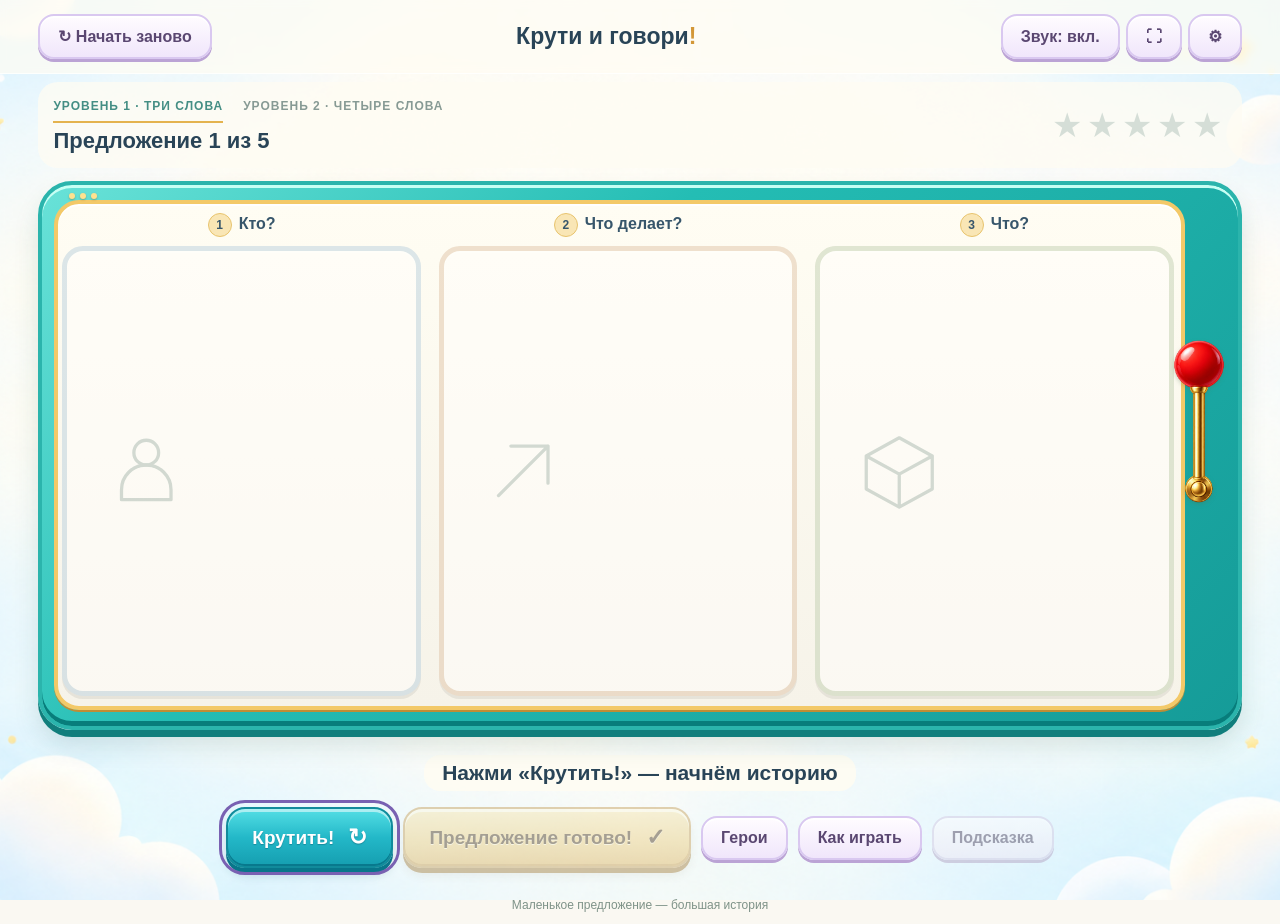
==== commit 0f7d1a6d: "Show adjacent level selectors above the sentence counter" ====
--- a/index.html
+++ b/index.html
@@ -1,6 +1,6 @@
 <!doctype html>
-<html lang="ru"><head><meta charset="utf-8"><meta name="viewport" content="width=device-width,initial-scale=1,viewport-fit=cover"><meta name="theme-color" content="#65bdb8"><title>Крути и говори! — предложения по картинкам</title><link rel="stylesheet" href="styles.css?v=toy-dress-20261011"><script defer src="data.js?v=toy-dress-20261011"></script><script defer src="game.js?v=toy-dress-20261011"></script></head>
+<html lang="ru"><head><meta charset="utf-8"><meta name="viewport" content="width=device-width,initial-scale=1,viewport-fit=cover"><meta name="theme-color" content="#65bdb8"><title>Крути и говори! — предложения по картинкам</title><link rel="stylesheet" href="styles.css?v=level-switch-20261011"><script defer src="data.js?v=level-switch-20261011"></script><script defer src="game.js?v=level-switch-20261011"></script></head>
 <body><div class="app"><header><button id="restart" class="quiet">↻ <span>Начать заново</span></button><div class="brand">Крути и говори<span class="brand-dot">!</span></div><nav aria-label="Настройки"><button id="sound" class="quiet" aria-pressed="true">Звук: вкл.</button><button id="fullscreen" class="quiet" hidden>⛶</button><button id="settings" class="quiet" aria-label="Настройки взрослого">⚙</button></nav></header>
-<main><section id="game"><div class="game-top"><div><span class="eyebrow" id="level-label"></span><h2 id="round-label"></h2></div><div id="stars" class="stars" aria-label="Прогресс"></div></div><div class="machine"><div class="machine-trim" aria-hidden="true"><span></span><span></span><span></span></div><div id="cards" class="cards"></div><button id="lever" class="lever" aria-label="Потянуть рычаг и крутить"><img id="lever-image" src="assets/interface/machine-lever.png" alt=""></button></div><p id="loading" role="status">Загружаем картинки…</p><div class="game-bottom"><p id="instruction" role="status" aria-live="polite"></p><div class="controls"><button id="spin" class="primary">Крутить! <span>↻</span></button><button id="confirm" class="primary gold" disabled>Предложение готово! <span>✓</span></button><button id="heroes" class="quiet">Герои</button><button id="rules" class="quiet">Как играть</button><button id="hint" class="quiet" disabled>Подсказка</button><button id="example" class="quiet" hidden>Показать пример</button></div><p id="sentence" class="sentence" hidden></p><p id="scheme" class="scheme" hidden></p></div></section>
+<main><section id="game"><div class="game-top"><div><span id="level-label" hidden></span><div class="level-switch" role="group" aria-label="Выбор уровня"><button id="level-one" aria-pressed="true">УРОВЕНЬ 1 · ТРИ СЛОВА</button><button id="level-two" aria-pressed="false">УРОВЕНЬ 2 · ЧЕТЫРЕ СЛОВА</button></div><h2 id="round-label"></h2></div><div id="stars" class="stars" aria-label="Прогресс"></div></div><div class="machine"><div class="machine-trim" aria-hidden="true"><span></span><span></span><span></span></div><div id="cards" class="cards"></div><button id="lever" class="lever" aria-label="Потянуть рычаг и крутить"><img id="lever-image" src="assets/interface/machine-lever.png" alt=""></button></div><p id="loading" role="status">Загружаем картинки…</p><div class="game-bottom"><p id="instruction" role="status" aria-live="polite"></p><div class="controls"><button id="spin" class="primary">Крутить! <span>↻</span></button><button id="confirm" class="primary gold" disabled>Предложение готово! <span>✓</span></button><button id="heroes" class="quiet">Герои</button><button id="rules" class="quiet">Как играть</button><button id="hint" class="quiet" disabled>Подсказка</button><button id="example" class="quiet" hidden>Показать пример</button></div><p id="sentence" class="sentence" hidden></p><p id="scheme" class="scheme" hidden></p></div></section>
 <section id="complete" class="complete" hidden><div class="finish-stars" aria-hidden="true">★ ★ ★</div><h1 id="complete-title"></h1><p id="complete-message"></p><div id="complete-actions"></div></section></main><footer>Маленькое предложение — большая история</footer></div>
 <dialog id="modal"><button id="close-modal" class="modal-close" aria-label="Закрыть">×</button><div id="modal-content"></div></dialog><div id="confetti" aria-hidden="true"></div></body></html>
--- a/styles.css
+++ b/styles.css
@@ -21,3 +21,12 @@
 .lever{filter:drop-shadow(0 2px 2px #4d714944)}
 @media(max-width:700px) and (orientation:portrait){.machine{padding:22px 30px 22px 9px;border-radius:25px;border-width:3px}.machine:before{inset:12px 24px 12px 5px;border-width:3px;border-radius:19px}.machine-trim{top:6px;left:17px}.game-top{padding:7px 9px;margin-bottom:9px}#instruction{padding:4px 10px;margin:7px auto 10px}.primary{border-radius:16px}.quiet{border-radius:13px}header{padding:8px}}
 @media(max-height:600px) and (orientation:landscape){.machine{padding-top:20px;padding-bottom:20px;border-radius:24px;border-width:3px}.machine:before{inset:11px 48px 10px 6px;border-width:3px;border-radius:17px}.machine-trim{top:6px}.game-top{padding:3px 10px;margin-bottom:5px}#instruction{padding:3px 10px;margin:4px auto 8px}}
+
+.level-switch{display:flex;gap:8px;align-items:center}.level-switch button{min-width:135px;padding:8px 16px;font-size:15px}.level-switch small{display:block;font-size:11px;font-weight:normal;margin-top:3px}.level-switch [aria-pressed="true"]{color:#fff;background:linear-gradient(#45ced0,#1d9eaa);border-color:#178c98;box-shadow:inset 0 2px 0 #ffffff70,0 3px 0 #127a85}
+@media(max-width:700px) and (orientation:portrait){.game-top{flex-wrap:wrap;gap:8px}.level-switch{order:3;width:100%;justify-content:center}.level-switch button{flex:1;min-width:0;font-size:13px;padding:6px 10px}.level-switch small{font-size:10px}.card-image{height:clamp(135px,20dvh,210px)}}
+@media(max-height:600px) and (orientation:landscape){.level-switch button{min-width:100px;padding:5px 10px;font-size:12px}.level-switch small{font-size:10px}}
+
+/* Level links sit together exactly above the sentence counter. */
+.game-top .level-switch{width:auto;order:initial;justify-content:flex-start;gap:20px}.game-top .level-switch button{flex:none;min-width:0;min-height:32px;padding:5px 0;border:0;border-bottom:2px solid transparent;border-radius:0;background:transparent;box-shadow:none;font-size:12px;font-weight:800;letter-spacing:1px;color:#879a94}.game-top .level-switch [aria-pressed="true"]{color:#448e84;border-bottom-color:#e4b34f}.game-top .level-switch button:disabled{opacity:.65;filter:none}.game-top .level-switch button:not(:disabled):active{transform:none;box-shadow:none}
+@media(max-width:700px) and (orientation:portrait){.game-top{position:relative;display:block}.game-top .level-switch{gap:11px}.game-top .level-switch button{font-size:10px;letter-spacing:.45px;min-height:32px}.game-top .stars{position:absolute;right:8px;bottom:8px;font-size:21px;letter-spacing:1px}.game-top h2{font-size:15px;margin:6px 0}}
+@media(max-height:600px) and (orientation:landscape){.game-top .level-switch button{font-size:10px;min-height:27px;padding:3px 0}.game-top .level-switch{gap:16px}}
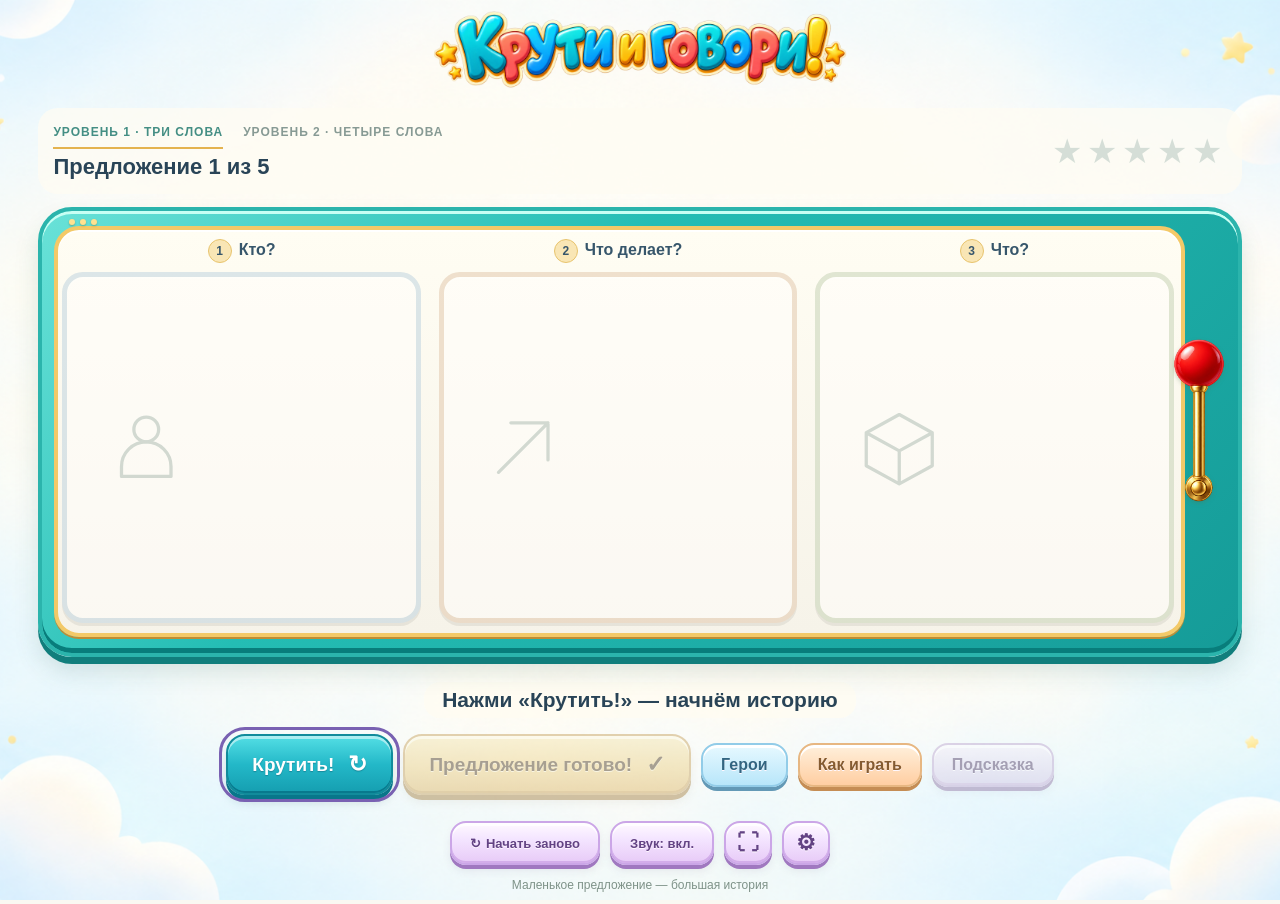
==== commit d4f952ff: "Add illustrated title and move styled utility controls below the game" ====
--- a/index.html
+++ b/index.html
@@ -1,6 +1,6 @@
 <!doctype html>
-<html lang="ru"><head><meta charset="utf-8"><meta name="viewport" content="width=device-width,initial-scale=1,viewport-fit=cover"><meta name="theme-color" content="#65bdb8"><title>Крути и говори! — предложения по картинкам</title><link rel="stylesheet" href="styles.css?v=level-switch-20261011"><script defer src="data.js?v=level-switch-20261011"></script><script defer src="game.js?v=level-switch-20261011"></script></head>
-<body><div class="app"><header><button id="restart" class="quiet">↻ <span>Начать заново</span></button><div class="brand">Крути и говори<span class="brand-dot">!</span></div><nav aria-label="Настройки"><button id="sound" class="quiet" aria-pressed="true">Звук: вкл.</button><button id="fullscreen" class="quiet" hidden>⛶</button><button id="settings" class="quiet" aria-label="Настройки взрослого">⚙</button></nav></header>
+<html lang="ru"><head><meta charset="utf-8"><meta name="viewport" content="width=device-width,initial-scale=1,viewport-fit=cover"><meta name="theme-color" content="#65bdb8"><title>Крути и говори! — предложения по картинкам</title><link rel="stylesheet" href="styles.css?v=logo-controls-20261011"><script defer src="data.js?v=logo-controls-20261011"></script><script defer src="game.js?v=logo-controls-20261011"></script></head>
+<body><div class="app"><header><h1 class="brand"><img src="assets/interface/title-logo.png" alt="Крути и говори!"></h1></header>
 <main><section id="game"><div class="game-top"><div><span id="level-label" hidden></span><div class="level-switch" role="group" aria-label="Выбор уровня"><button id="level-one" aria-pressed="true">УРОВЕНЬ 1 · ТРИ СЛОВА</button><button id="level-two" aria-pressed="false">УРОВЕНЬ 2 · ЧЕТЫРЕ СЛОВА</button></div><h2 id="round-label"></h2></div><div id="stars" class="stars" aria-label="Прогресс"></div></div><div class="machine"><div class="machine-trim" aria-hidden="true"><span></span><span></span><span></span></div><div id="cards" class="cards"></div><button id="lever" class="lever" aria-label="Потянуть рычаг и крутить"><img id="lever-image" src="assets/interface/machine-lever.png" alt=""></button></div><p id="loading" role="status">Загружаем картинки…</p><div class="game-bottom"><p id="instruction" role="status" aria-live="polite"></p><div class="controls"><button id="spin" class="primary">Крутить! <span>↻</span></button><button id="confirm" class="primary gold" disabled>Предложение готово! <span>✓</span></button><button id="heroes" class="quiet">Герои</button><button id="rules" class="quiet">Как играть</button><button id="hint" class="quiet" disabled>Подсказка</button><button id="example" class="quiet" hidden>Показать пример</button></div><p id="sentence" class="sentence" hidden></p><p id="scheme" class="scheme" hidden></p></div></section>
-<section id="complete" class="complete" hidden><div class="finish-stars" aria-hidden="true">★ ★ ★</div><h1 id="complete-title"></h1><p id="complete-message"></p><div id="complete-actions"></div></section></main><footer>Маленькое предложение — большая история</footer></div>
+<section id="complete" class="complete" hidden><div class="finish-stars" aria-hidden="true">★ ★ ★</div><h1 id="complete-title"></h1><p id="complete-message"></p><div id="complete-actions"></div></section></main><nav class="utility-controls" aria-label="Настройки игры"><button id="restart" class="quiet">↻ <span>Начать заново</span></button><button id="sound" class="quiet" aria-pressed="true">Звук: вкл.</button><button id="fullscreen" class="quiet" hidden>⛶</button><button id="settings" class="quiet" aria-label="Настройки взрослого">⚙</button></nav><footer>Маленькое предложение — большая история</footer></div>
 <dialog id="modal"><button id="close-modal" class="modal-close" aria-label="Закрыть">×</button><div id="modal-content"></div></dialog><div id="confetti" aria-hidden="true"></div></body></html>
--- a/styles.css
+++ b/styles.css
@@ -30,3 +30,10 @@
 .game-top .level-switch{width:auto;order:initial;justify-content:flex-start;gap:20px}.game-top .level-switch button{flex:none;min-width:0;min-height:32px;padding:5px 0;border:0;border-bottom:2px solid transparent;border-radius:0;background:transparent;box-shadow:none;font-size:12px;font-weight:800;letter-spacing:1px;color:#879a94}.game-top .level-switch [aria-pressed="true"]{color:#448e84;border-bottom-color:#e4b34f}.game-top .level-switch button:disabled{opacity:.65;filter:none}.game-top .level-switch button:not(:disabled):active{transform:none;box-shadow:none}
 @media(max-width:700px) and (orientation:portrait){.game-top{position:relative;display:block}.game-top .level-switch{gap:11px}.game-top .level-switch button{font-size:10px;letter-spacing:.45px;min-height:32px}.game-top .stars{position:absolute;right:8px;bottom:8px;font-size:21px;letter-spacing:1px}.game-top h2{font-size:15px;margin:6px 0}}
 @media(max-height:600px) and (orientation:landscape){.game-top .level-switch button{font-size:10px;min-height:27px;padding:3px 0}.game-top .level-switch{gap:16px}}
+
+header{justify-content:center;padding:2px 3%;background:transparent;border:0;backdrop-filter:none;height:84px}.brand{margin:0;line-height:0}.brand img{width:min(440px,80vw);height:80px;object-fit:contain}.utility-controls{justify-content:center;align-items:center;flex-wrap:wrap;gap:10px;padding:8px 12px 10px}.utility-controls button{min-height:44px;font-size:13px}.utility-controls #restart span{display:inline}.utility-controls #settings,.utility-controls #fullscreen{width:48px;font-size:22px;padding:7px}.quiet{background:linear-gradient(#fff9ff 0%,#f4e5ff 40%,#e7caf7 100%);border:2px solid #cba6e7;box-shadow:inset 0 3px 0 #ffffffc9,inset 0 -2px 0 #d3adea,0 4px 0 #a078c0,0 6px 8px #5c427518;color:#634384;text-shadow:0 1px 0 #fff8ff}.controls #heroes{background:linear-gradient(#e7f9ff,#b8e6fa);border-color:#92cce8;color:#326581;box-shadow:inset 0 3px 0 white,0 4px 0 #6399b6}.controls #rules{background:linear-gradient(#fff0dc,#ffcea2);border-color:#e7b782;color:#855b30;box-shadow:inset 0 3px 0 white,0 4px 0 #c58d54}.controls #hint{background:linear-gradient(#f6efff,#d8c5f5)}.controls #example{background:linear-gradient(#eefff0,#c7e9b5);border-color:#a8cf93;color:#54733b;box-shadow:inset 0 3px 0 white,0 4px 0 #85aa6e}.card-image{height:clamp(180px,44dvh,450px)}footer{padding-top:3px}
+@media(max-width:700px) and (orientation:portrait){header{height:62px;padding:0}.brand img{width:min(320px,90vw);height:62px}.card-image{height:clamp(120px,18dvh,200px)}.utility-controls{gap:7px;padding:9px 8px 6px;flex-wrap:nowrap}.utility-controls button{font-size:11px;padding:8px 10px;border-radius:13px}.utility-controls #settings,.utility-controls #fullscreen{width:44px;min-width:44px;font-size:19px;padding:6px}.utility-controls #restart{white-space:nowrap}footer{font-size:9px}}
+@media(max-height:600px) and (orientation:landscape){header{height:46px}.brand img{height:46px;width:280px}.card-image{height:31dvh;min-height:100px}.utility-controls{padding:5px 10px;gap:8px}.utility-controls button{font-size:11px;padding:6px 10px}.utility-controls #settings,.utility-controls #fullscreen{font-size:18px;padding:5px}}
+header{height:100px}.brand img{width:min(460px,80vw);height:140px}.card-image{height:clamp(170px,39dvh,420px)}.utility-controls button{height:44px;display:inline-flex;align-items:center;justify-content:center;line-height:1;gap:5px}
+@media(max-width:700px) and (orientation:portrait){header{height:76px}.brand img{width:min(340px,94vw);height:106px}.card-image{height:clamp(120px,18dvh,200px)}}
+@media(max-height:600px) and (orientation:landscape){header{height:36px}.brand img{height:70px;width:240px}.card-image{height:23dvh;min-height:75px}.machine{padding-top:16px;padding-bottom:12px}.game-top{padding:1px 10px;margin-bottom:4px}.game-top h2{font-size:14px;margin:2px 0}.game-top .level-switch button{min-height:24px;padding:2px 0}.game-bottom{padding-top:2px}#instruction{font-size:12px;margin:3px auto 5px;padding:2px 10px}.controls button{min-height:44px;padding-top:6px;padding-bottom:6px}.utility-controls{padding-top:5px;padding-bottom:3px}footer{display:none}}
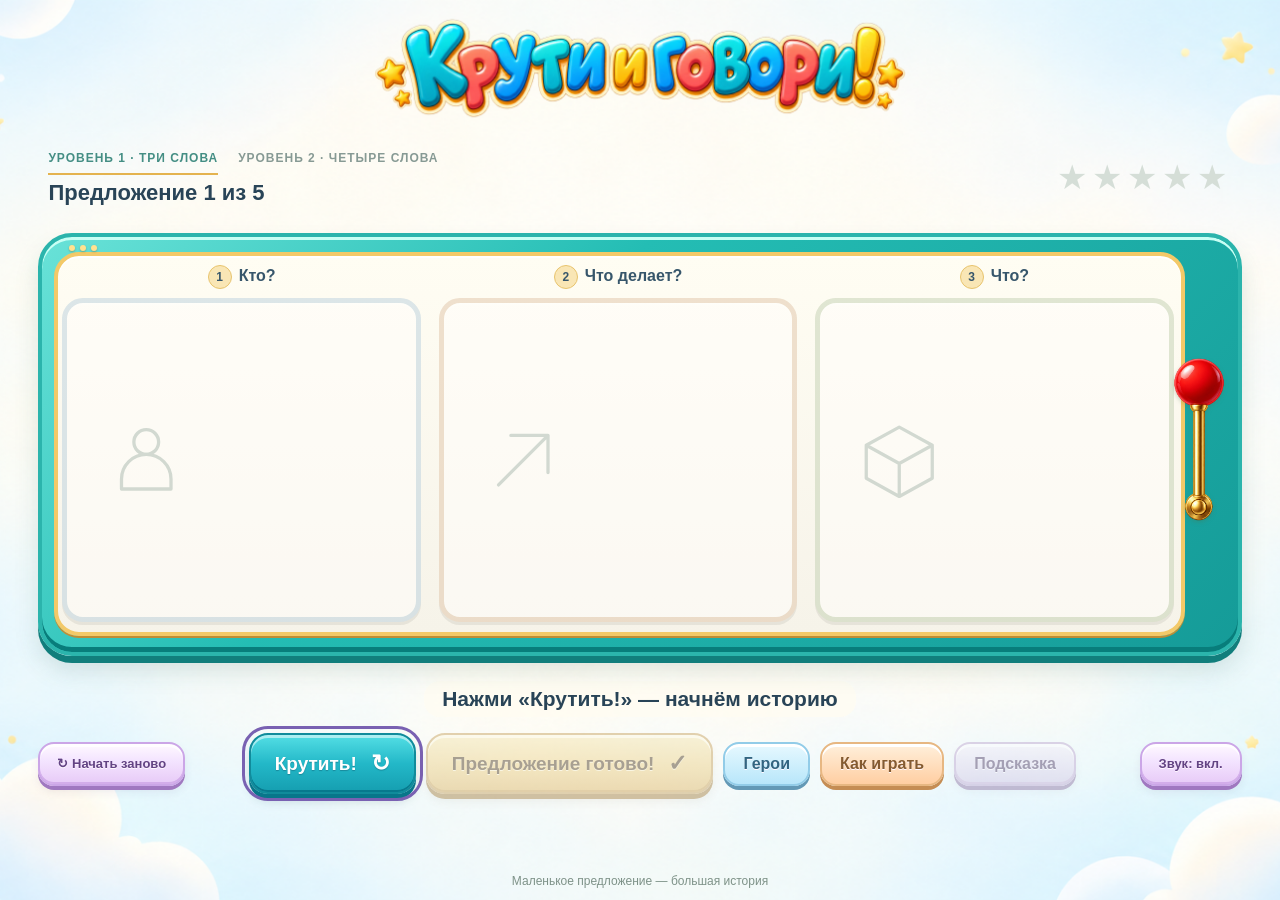
==== commit b9c10fdf: "Group controls and enlarge game title without level backing" ====
--- a/index.html
+++ b/index.html
@@ -1,6 +1,6 @@
 <!doctype html>
-<html lang="ru"><head><meta charset="utf-8"><meta name="viewport" content="width=device-width,initial-scale=1,viewport-fit=cover"><meta name="theme-color" content="#65bdb8"><title>Крути и говори! — предложения по картинкам</title><link rel="stylesheet" href="styles.css?v=logo-controls-20261011"><script defer src="data.js?v=logo-controls-20261011"></script><script defer src="game.js?v=logo-controls-20261011"></script></head>
+<html lang="ru"><head><meta charset="utf-8"><meta name="viewport" content="width=device-width,initial-scale=1,viewport-fit=cover"><meta name="theme-color" content="#65bdb8"><title>Крути и говори! — предложения по картинкам</title><link rel="stylesheet" href="styles.css?v=button-groups-20261011"><script defer src="data.js?v=button-groups-20261011"></script><script defer src="game.js?v=button-groups-20261011"></script></head>
 <body><div class="app"><header><h1 class="brand"><img src="assets/interface/title-logo.png" alt="Крути и говори!"></h1></header>
-<main><section id="game"><div class="game-top"><div><span id="level-label" hidden></span><div class="level-switch" role="group" aria-label="Выбор уровня"><button id="level-one" aria-pressed="true">УРОВЕНЬ 1 · ТРИ СЛОВА</button><button id="level-two" aria-pressed="false">УРОВЕНЬ 2 · ЧЕТЫРЕ СЛОВА</button></div><h2 id="round-label"></h2></div><div id="stars" class="stars" aria-label="Прогресс"></div></div><div class="machine"><div class="machine-trim" aria-hidden="true"><span></span><span></span><span></span></div><div id="cards" class="cards"></div><button id="lever" class="lever" aria-label="Потянуть рычаг и крутить"><img id="lever-image" src="assets/interface/machine-lever.png" alt=""></button></div><p id="loading" role="status">Загружаем картинки…</p><div class="game-bottom"><p id="instruction" role="status" aria-live="polite"></p><div class="controls"><button id="spin" class="primary">Крутить! <span>↻</span></button><button id="confirm" class="primary gold" disabled>Предложение готово! <span>✓</span></button><button id="heroes" class="quiet">Герои</button><button id="rules" class="quiet">Как играть</button><button id="hint" class="quiet" disabled>Подсказка</button><button id="example" class="quiet" hidden>Показать пример</button></div><p id="sentence" class="sentence" hidden></p><p id="scheme" class="scheme" hidden></p></div></section>
-<section id="complete" class="complete" hidden><div class="finish-stars" aria-hidden="true">★ ★ ★</div><h1 id="complete-title"></h1><p id="complete-message"></p><div id="complete-actions"></div></section></main><nav class="utility-controls" aria-label="Настройки игры"><button id="restart" class="quiet">↻ <span>Начать заново</span></button><button id="sound" class="quiet" aria-pressed="true">Звук: вкл.</button><button id="fullscreen" class="quiet" hidden>⛶</button><button id="settings" class="quiet" aria-label="Настройки взрослого">⚙</button></nav><footer>Маленькое предложение — большая история</footer></div>
+<main><section id="game"><div class="game-top"><div><span id="level-label" hidden></span><div class="level-switch" role="group" aria-label="Выбор уровня"><button id="level-one" aria-pressed="true">УРОВЕНЬ 1 · ТРИ СЛОВА</button><button id="level-two" aria-pressed="false">УРОВЕНЬ 2 · ЧЕТЫРЕ СЛОВА</button></div><h2 id="round-label"></h2></div><div id="stars" class="stars" aria-label="Прогресс"></div></div><div class="machine"><div class="machine-trim" aria-hidden="true"><span></span><span></span><span></span></div><div id="cards" class="cards"></div><button id="lever" class="lever" aria-label="Потянуть рычаг и крутить"><img id="lever-image" src="assets/interface/machine-lever.png" alt=""></button></div><p id="loading" role="status">Загружаем картинки…</p><div class="game-bottom"><p id="instruction" role="status" aria-live="polite"></p><div class="button-bar"><button id="restart" class="quiet">↻ Начать заново</button><div class="controls"><button id="spin" class="primary">Крутить! <span>↻</span></button><button id="confirm" class="primary gold" disabled>Предложение готово! <span>✓</span></button><button id="heroes" class="quiet">Герои</button><button id="rules" class="quiet">Как играть</button><button id="hint" class="quiet" disabled>Подсказка</button><button id="example" class="quiet" hidden>Показать пример</button></div><button id="sound" class="quiet" aria-pressed="true">Звук: вкл.</button></div><p id="sentence" class="sentence" hidden></p><p id="scheme" class="scheme" hidden></p></div></section>
+<section id="complete" class="complete" hidden><div class="finish-stars" aria-hidden="true">★ ★ ★</div><h1 id="complete-title"></h1><p id="complete-message"></p><div id="complete-actions"></div></section></main><footer>Маленькое предложение — большая история</footer></div>
 <dialog id="modal"><button id="close-modal" class="modal-close" aria-label="Закрыть">×</button><div id="modal-content"></div></dialog><div id="confetti" aria-hidden="true"></div></body></html>
--- a/styles.css
+++ b/styles.css
@@ -37,3 +37,11 @@
 header{height:100px}.brand img{width:min(460px,80vw);height:140px}.card-image{height:clamp(170px,39dvh,420px)}.utility-controls button{height:44px;display:inline-flex;align-items:center;justify-content:center;line-height:1;gap:5px}
 @media(max-width:700px) and (orientation:portrait){header{height:76px}.brand img{width:min(340px,94vw);height:106px}.card-image{height:clamp(120px,18dvh,200px)}}
 @media(max-height:600px) and (orientation:landscape){header{height:36px}.brand img{height:70px;width:240px}.card-image{height:23dvh;min-height:75px}.machine{padding-top:16px;padding-bottom:12px}.game-top{padding:1px 10px;margin-bottom:4px}.game-top h2{font-size:14px;margin:2px 0}.game-top .level-switch button{min-height:24px;padding:2px 0}.game-bottom{padding-top:2px}#instruction{font-size:12px;margin:3px auto 5px;padding:2px 10px}.controls button{min-height:44px;padding-top:6px;padding-bottom:6px}.utility-controls{padding-top:5px;padding-bottom:3px}footer{display:none}}
+
+.button-bar{display:grid;grid-template-columns:auto minmax(0,1fr) auto;align-items:center;gap:30px;width:100%;margin-top:5px}.button-bar>.quiet{min-height:44px;white-space:nowrap;padding:11px 17px;font-size:13px}.button-bar .controls{gap:10px;justify-content:center}.button-bar>#sound{justify-self:end}.button-bar>#restart{justify-self:start}
+@media(max-width:1100px){.button-bar{grid-template-columns:auto auto;gap:14px}.button-bar .controls{grid-column:1/-1;grid-row:1}.button-bar>#restart{grid-column:1;grid-row:2}.button-bar>#sound{grid-column:2;grid-row:2}}
+@media(max-width:700px) and (orientation:portrait){.button-bar{gap:16px;margin-top:6px}.button-bar>.quiet{font-size:12px;padding:10px 14px}.button-bar .controls{gap:8px}}
+@media(max-height:600px) and (orientation:landscape){.button-bar{gap:10px}.button-bar>.quiet{font-size:11px;padding:8px 12px}}
+.game-top{background:transparent;border:0;box-shadow:none;border-radius:0;padding-left:10px;padding-right:10px}header{height:126px;padding-top:14px}.brand img{width:min(620px,88vw);height:180px}.card-image{height:clamp(170px,36dvh,390px)}
+@media(max-width:700px) and (orientation:portrait){header{height:92px;padding-top:12px}.brand img{width:min(380px,97vw);height:126px}.card-image{height:clamp(115px,17dvh,190px)}}
+@media(max-height:600px) and (orientation:landscape){header{height:46px;padding-top:7px}.brand img{width:300px;height:90px}.card-image{height:21dvh;min-height:70px}}
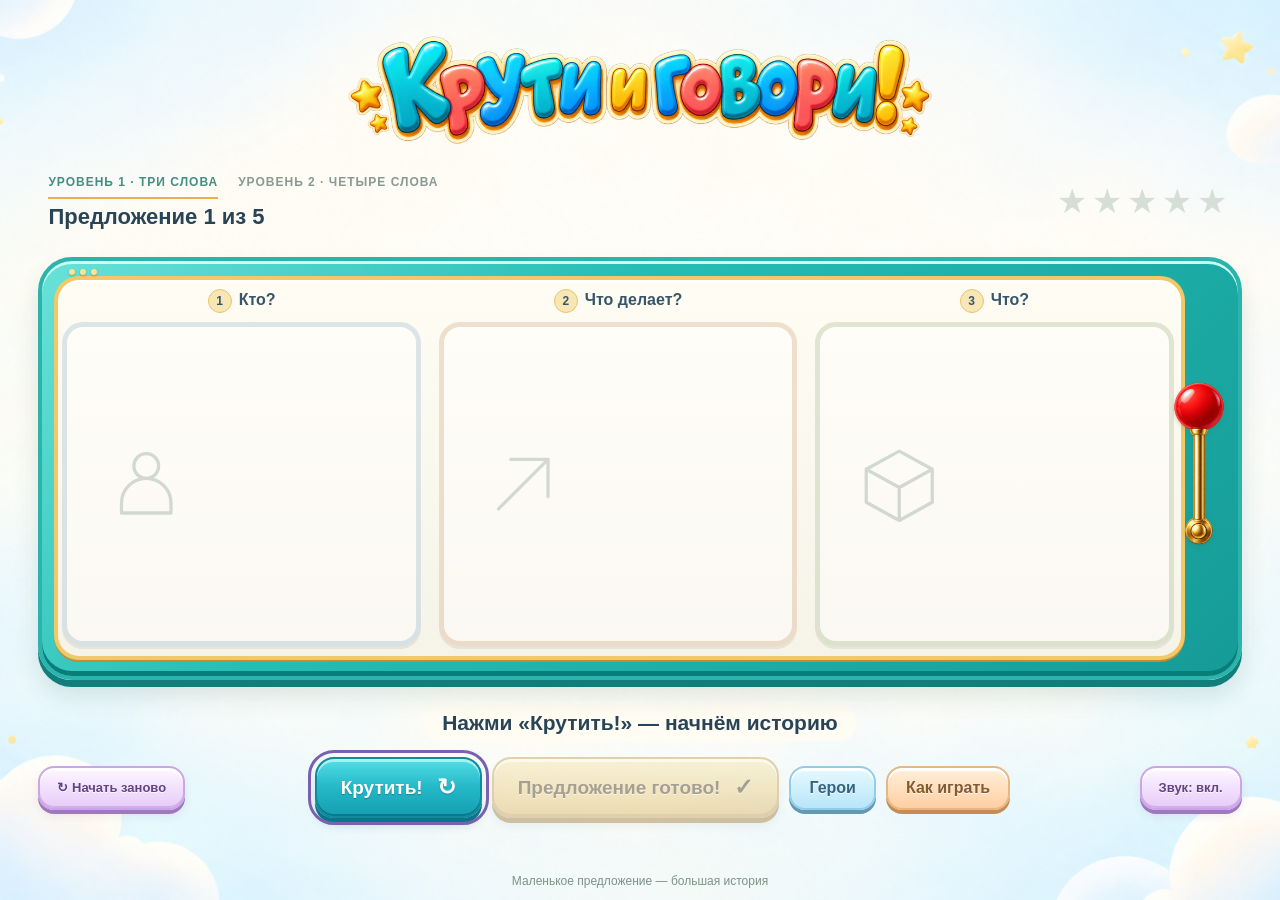
==== commit 72fa6e22: "Remove hint control and lower enlarged game title" ====
--- a/index.html
+++ b/index.html
@@ -1,6 +1,6 @@
 <!doctype html>
-<html lang="ru"><head><meta charset="utf-8"><meta name="viewport" content="width=device-width,initial-scale=1,viewport-fit=cover"><meta name="theme-color" content="#65bdb8"><title>Крути и говори! — предложения по картинкам</title><link rel="stylesheet" href="styles.css?v=button-groups-20261011"><script defer src="data.js?v=button-groups-20261011"></script><script defer src="game.js?v=button-groups-20261011"></script></head>
+<html lang="ru"><head><meta charset="utf-8"><meta name="viewport" content="width=device-width,initial-scale=1,viewport-fit=cover"><meta name="theme-color" content="#65bdb8"><title>Крути и говори! — предложения по картинкам</title><link rel="stylesheet" href="styles.css?v=title-final-20261011"><script defer src="data.js?v=title-final-20261011"></script><script defer src="game.js?v=title-final-20261011"></script></head>
 <body><div class="app"><header><h1 class="brand"><img src="assets/interface/title-logo.png" alt="Крути и говори!"></h1></header>
-<main><section id="game"><div class="game-top"><div><span id="level-label" hidden></span><div class="level-switch" role="group" aria-label="Выбор уровня"><button id="level-one" aria-pressed="true">УРОВЕНЬ 1 · ТРИ СЛОВА</button><button id="level-two" aria-pressed="false">УРОВЕНЬ 2 · ЧЕТЫРЕ СЛОВА</button></div><h2 id="round-label"></h2></div><div id="stars" class="stars" aria-label="Прогресс"></div></div><div class="machine"><div class="machine-trim" aria-hidden="true"><span></span><span></span><span></span></div><div id="cards" class="cards"></div><button id="lever" class="lever" aria-label="Потянуть рычаг и крутить"><img id="lever-image" src="assets/interface/machine-lever.png" alt=""></button></div><p id="loading" role="status">Загружаем картинки…</p><div class="game-bottom"><p id="instruction" role="status" aria-live="polite"></p><div class="button-bar"><button id="restart" class="quiet">↻ Начать заново</button><div class="controls"><button id="spin" class="primary">Крутить! <span>↻</span></button><button id="confirm" class="primary gold" disabled>Предложение готово! <span>✓</span></button><button id="heroes" class="quiet">Герои</button><button id="rules" class="quiet">Как играть</button><button id="hint" class="quiet" disabled>Подсказка</button><button id="example" class="quiet" hidden>Показать пример</button></div><button id="sound" class="quiet" aria-pressed="true">Звук: вкл.</button></div><p id="sentence" class="sentence" hidden></p><p id="scheme" class="scheme" hidden></p></div></section>
+<main><section id="game"><div class="game-top"><div><span id="level-label" hidden></span><div class="level-switch" role="group" aria-label="Выбор уровня"><button id="level-one" aria-pressed="true">УРОВЕНЬ 1 · ТРИ СЛОВА</button><button id="level-two" aria-pressed="false">УРОВЕНЬ 2 · ЧЕТЫРЕ СЛОВА</button></div><h2 id="round-label"></h2></div><div id="stars" class="stars" aria-label="Прогресс"></div></div><div class="machine"><div class="machine-trim" aria-hidden="true"><span></span><span></span><span></span></div><div id="cards" class="cards"></div><button id="lever" class="lever" aria-label="Потянуть рычаг и крутить"><img id="lever-image" src="assets/interface/machine-lever.png" alt=""></button></div><p id="loading" role="status">Загружаем картинки…</p><div class="game-bottom"><p id="instruction" role="status" aria-live="polite"></p><div class="button-bar"><button id="restart" class="quiet">↻ Начать заново</button><div class="controls"><button id="spin" class="primary">Крутить! <span>↻</span></button><button id="confirm" class="primary gold" disabled>Предложение готово! <span>✓</span></button><button id="heroes" class="quiet">Герои</button><button id="rules" class="quiet">Как играть</button><button id="example" class="quiet" hidden>Показать пример</button></div><button id="sound" class="quiet" aria-pressed="true">Звук: вкл.</button></div><p id="sentence" class="sentence" hidden></p><p id="scheme" class="scheme" hidden></p></div></section>
 <section id="complete" class="complete" hidden><div class="finish-stars" aria-hidden="true">★ ★ ★</div><h1 id="complete-title"></h1><p id="complete-message"></p><div id="complete-actions"></div></section></main><footer>Маленькое предложение — большая история</footer></div>
 <dialog id="modal"><button id="close-modal" class="modal-close" aria-label="Закрыть">×</button><div id="modal-content"></div></dialog><div id="confetti" aria-hidden="true"></div></body></html>
--- a/styles.css
+++ b/styles.css
@@ -42,6 +42,6 @@
 @media(max-width:1100px){.button-bar{grid-template-columns:auto auto;gap:14px}.button-bar .controls{grid-column:1/-1;grid-row:1}.button-bar>#restart{grid-column:1;grid-row:2}.button-bar>#sound{grid-column:2;grid-row:2}}
 @media(max-width:700px) and (orientation:portrait){.button-bar{gap:16px;margin-top:6px}.button-bar>.quiet{font-size:12px;padding:10px 14px}.button-bar .controls{gap:8px}}
 @media(max-height:600px) and (orientation:landscape){.button-bar{gap:10px}.button-bar>.quiet{font-size:11px;padding:8px 12px}}
-.game-top{background:transparent;border:0;box-shadow:none;border-radius:0;padding-left:10px;padding-right:10px}header{height:126px;padding-top:14px}.brand img{width:min(620px,88vw);height:180px}.card-image{height:clamp(170px,36dvh,390px)}
-@media(max-width:700px) and (orientation:portrait){header{height:92px;padding-top:12px}.brand img{width:min(380px,97vw);height:126px}.card-image{height:clamp(115px,17dvh,190px)}}
-@media(max-height:600px) and (orientation:landscape){header{height:46px;padding-top:7px}.brand img{width:300px;height:90px}.card-image{height:21dvh;min-height:70px}}
+.game-top{background:transparent;border:0;box-shadow:none;border-radius:0;padding-left:10px;padding-right:10px}header{height:150px;padding-top:34px}.brand img{width:min(680px,90vw);height:198px}.card-image{height:clamp(170px,36dvh,390px)}
+@media(max-width:700px) and (orientation:portrait){header{height:106px;padding-top:24px}.brand img{width:min(410px,97vw);height:136px}.card-image{height:clamp(115px,17dvh,190px)}}
+@media(max-height:600px) and (orientation:landscape){header{height:54px;padding-top:13px}.brand img{width:320px;height:96px}.card-image{height:21dvh;min-height:70px}}
